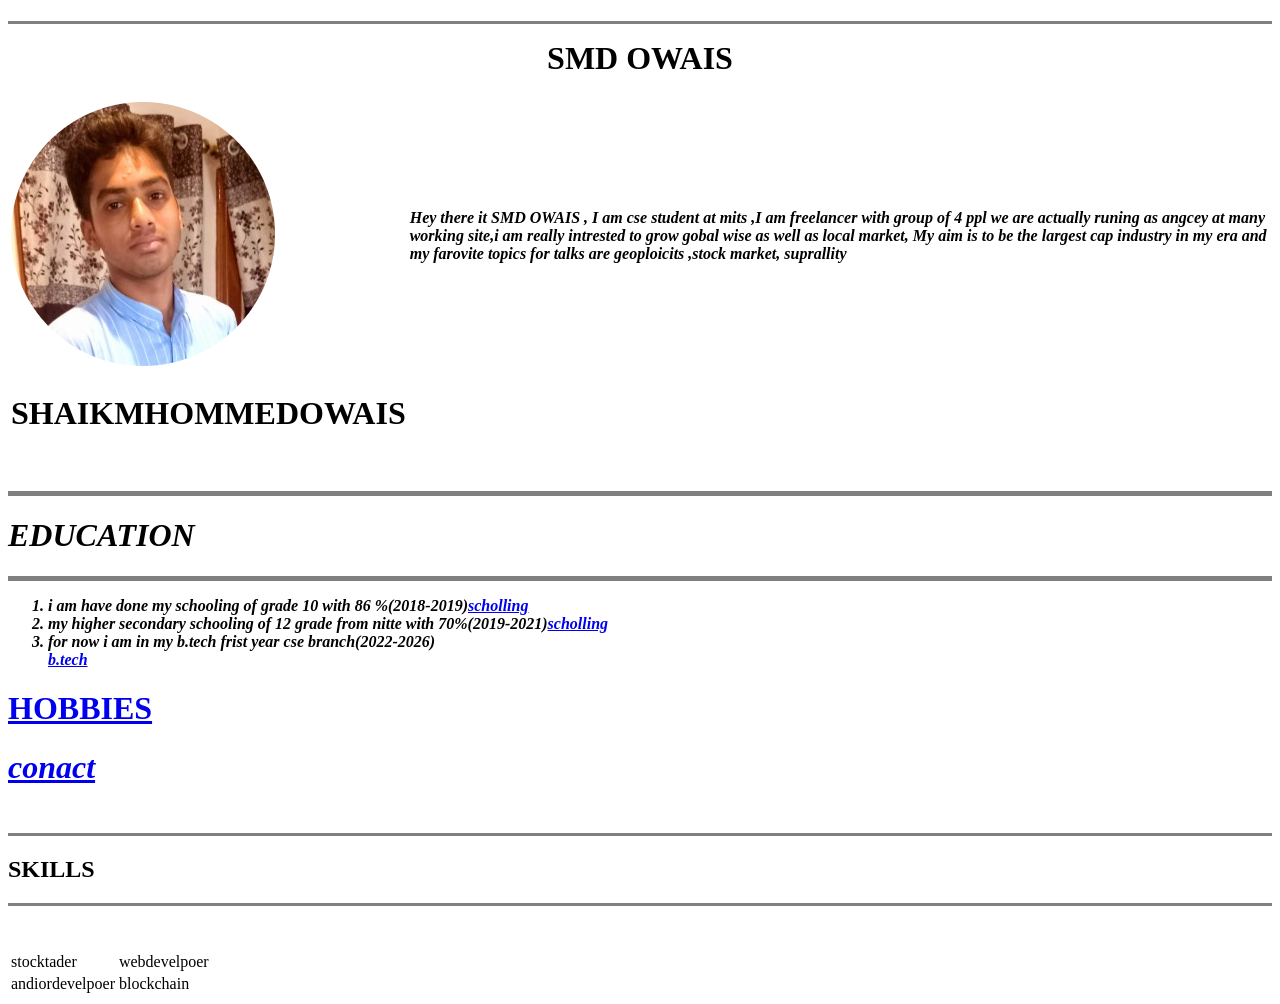
==== index.html @ f7c23c2e "add initial personal site" ====
<!DOCTYPE html>
<html lang="en">
<head><center><h1><hr size="3" noshade>SMD OWAIS</h1>
    <meta charset="UTF-8">
    <meta http-equiv="X-UA-Compatible" content="IE=edge">
    <meta name="viewport" content="width=device-width, initial-scale=1.0">
    <title>SMD PERSONAL SITE</title></center>
</head>
<body>
    <table>
        <tr>
        <td><img src="smd.png.png" alt="SMD"></td>
        <td><p><strong><i>Hey there it SMD OWAIS , I am cse student at mits ,I am freelancer with group of 4 ppl  we are actually runing as angcey at many working site,i am really intrested to grow gobal wise as well as local market, My aim is to be the largest cap industry in my era and my farovite topics for talks are  geoploicits ,stock market, suprallity </i></strong></p></td>
    </tr>
    <tr>
        <td>
            <h1><b><strong>SHAIKMHOMMEDOWAIS</b></strong></h1>
        </td>
    </tr>
    </table>       
        <br>
        <p><hr size="5" noshade><h1><em>EDUCATION</em></h1>
            <hr size="5" noshade>
        <strong><i><ol><li> i am have done my schooling of grade 10 with 86 %(2018-2019)<a href="https://www.facebook.com/pages/category/Local-business/Greenvalley-school-515879645246648/">scholling</a></li>
        <li>my higher secondary schooling of 12 grade from nitte with 70%(2019-2021)<a href="https://nis.ac.in/">scholling</a></li>
        <li>for now i am in my b.tech frist year cse branch(2022-2026)</li><a href="https://www.mits.ac.in/">b.tech</a></ol></i></strong></p>
        <p><h1><a href="hobbies.html">HOBBIES</a></h1>
            <h1><em><a href="conactme.html">conact</a></em></h1>
        </p><br>
        <hr size="3" noshade><strong><h2>SKILLS</h2></strong><hr size="3" noshade>
        <table>
            <tr>
                <td>stocktader<br></td>
                <br><td>webdevelpoer</td>
            </tr>
            <tr>
                <td>andiordevelpoer</td><br>
                <td>blockchain</td>
            </tr>
        </table>        
</body>
</html>
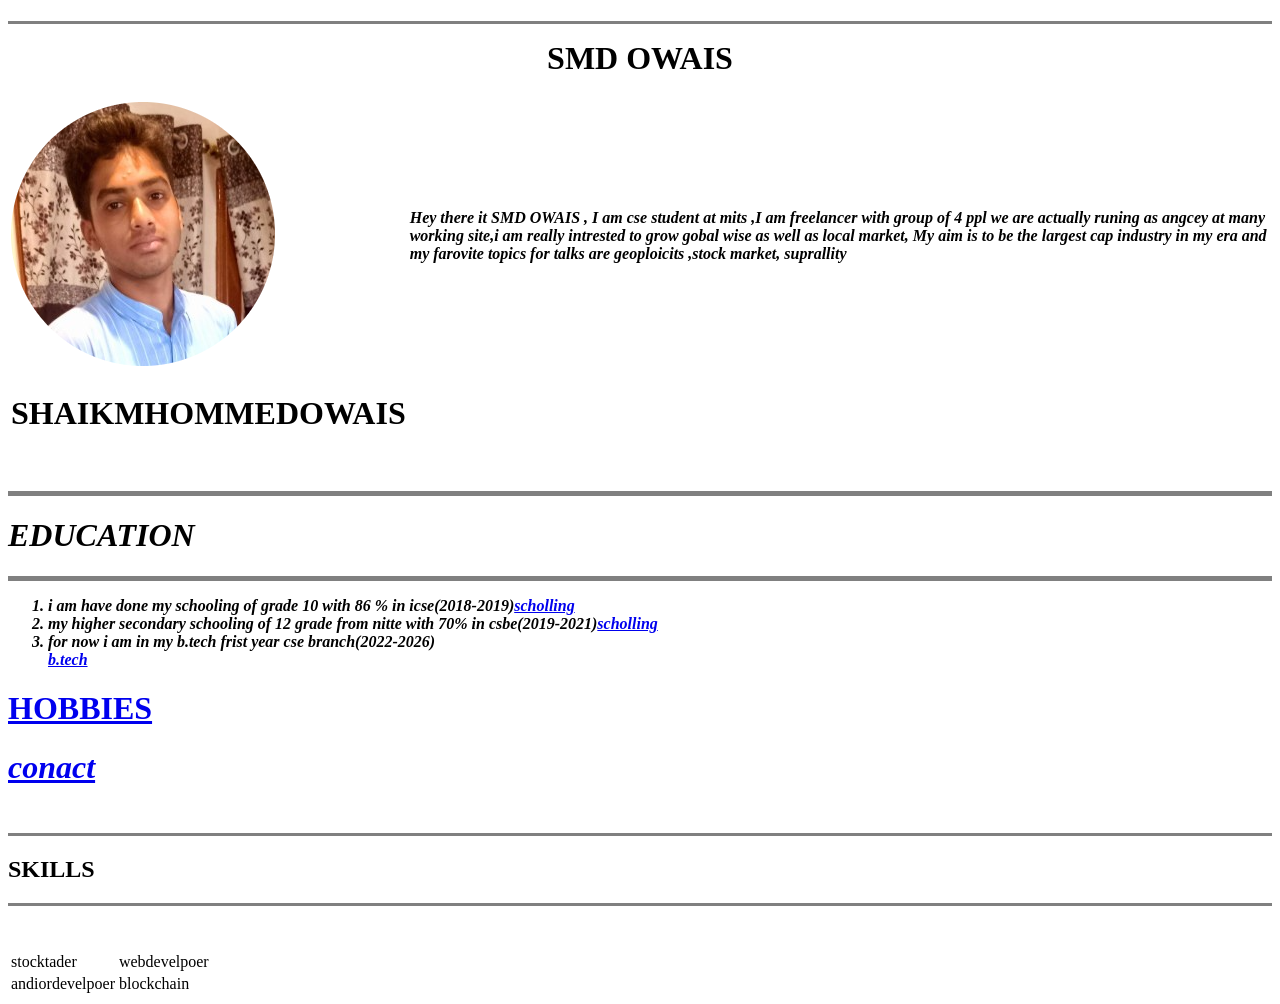
==== commit ee3a1be3: "Update index.html" ====
--- a/index.html
+++ b/index.html
@@ -21,8 +21,8 @@
         <br>
         <p><hr size="5" noshade><h1><em>EDUCATION</em></h1>
             <hr size="5" noshade>
-        <strong><i><ol><li> i am have done my schooling of grade 10 with 86 %(2018-2019)<a href="https://www.facebook.com/pages/category/Local-business/Greenvalley-school-515879645246648/">scholling</a></li>
-        <li>my higher secondary schooling of 12 grade from nitte with 70%(2019-2021)<a href="https://nis.ac.in/">scholling</a></li>
+        <strong><i><ol><li> i am have done my schooling of grade 10 with 86 % in icse(2018-2019)<a href="https://www.facebook.com/pages/category/Local-business/Greenvalley-school-515879645246648/">scholling</a></li>
+        <li>my higher secondary schooling of 12 grade from nitte with 70% in csbe(2019-2021)<a href="https://nis.ac.in/">scholling</a></li>
         <li>for now i am in my b.tech frist year cse branch(2022-2026)</li><a href="https://www.mits.ac.in/">b.tech</a></ol></i></strong></p>
         <p><h1><a href="hobbies.html">HOBBIES</a></h1>
             <h1><em><a href="conactme.html">conact</a></em></h1>
@@ -39,4 +39,4 @@
             </tr>
         </table>        
 </body>
-</html>+</html>
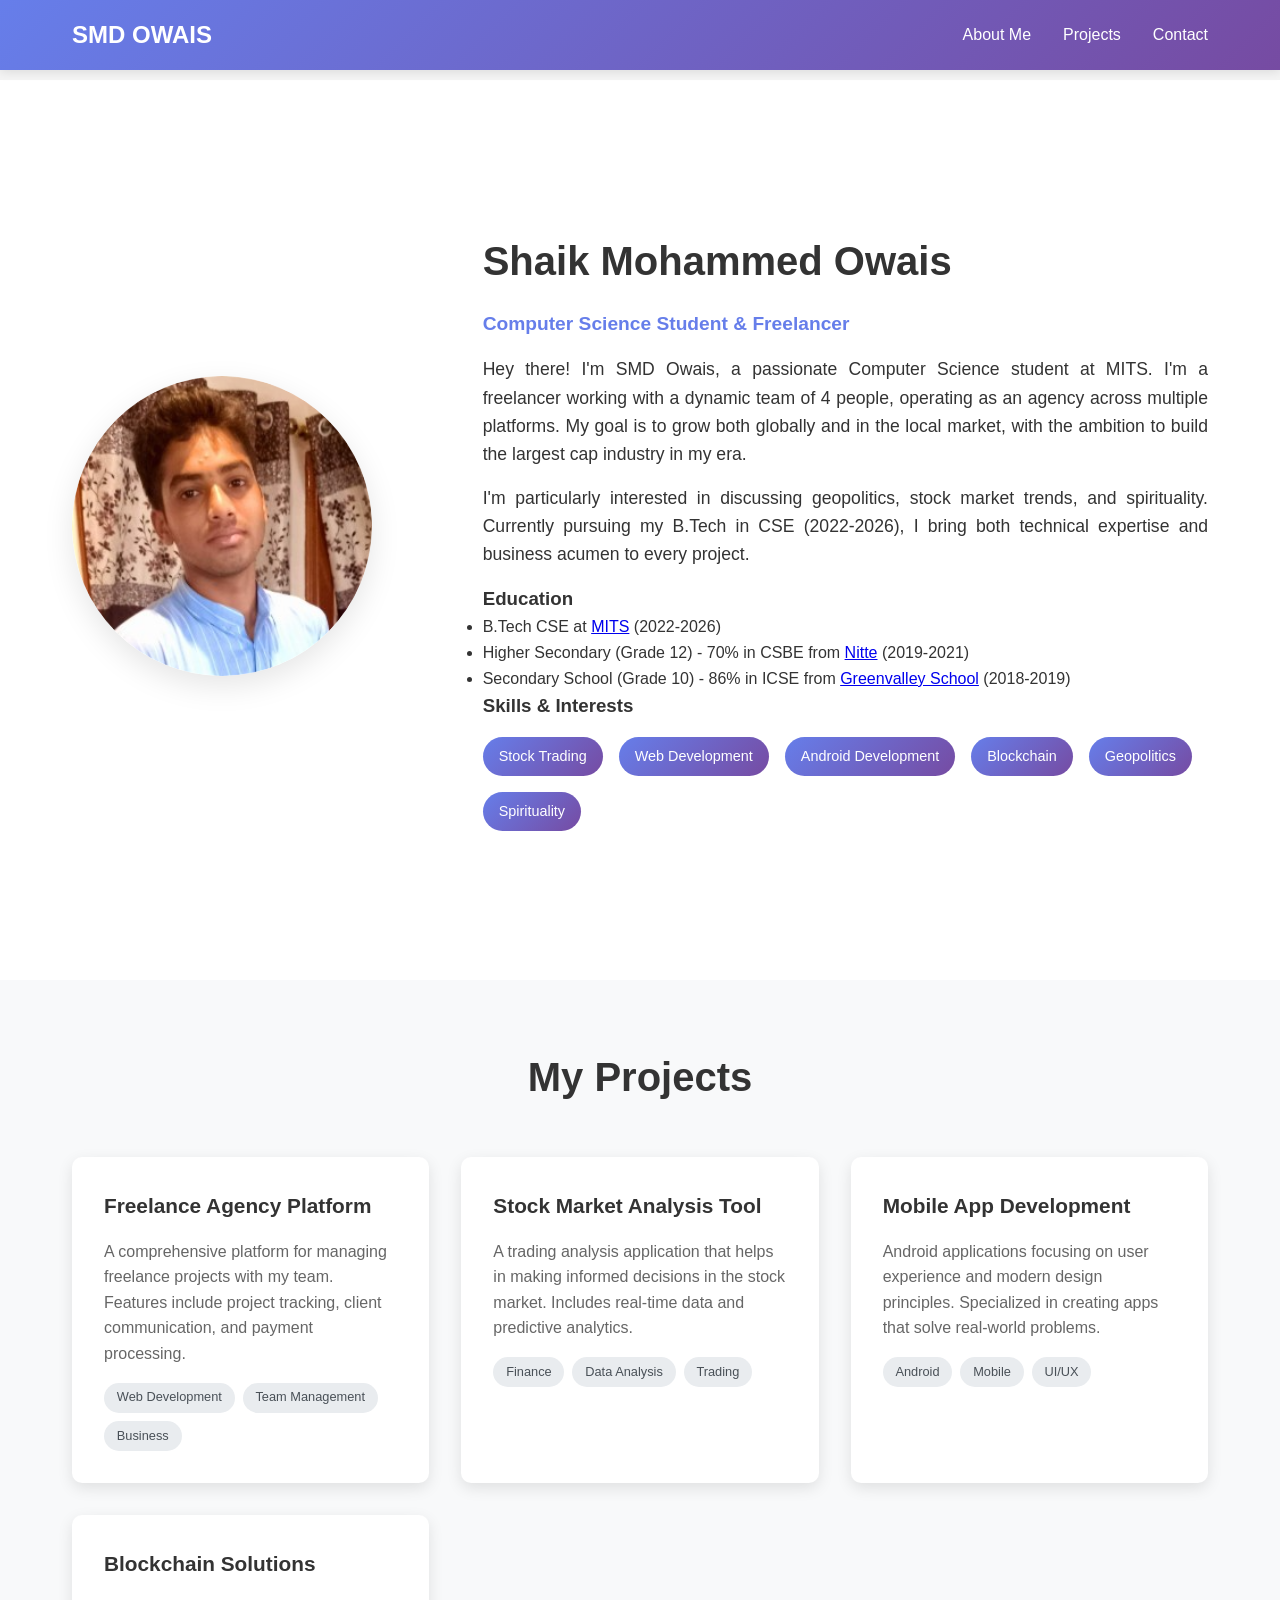
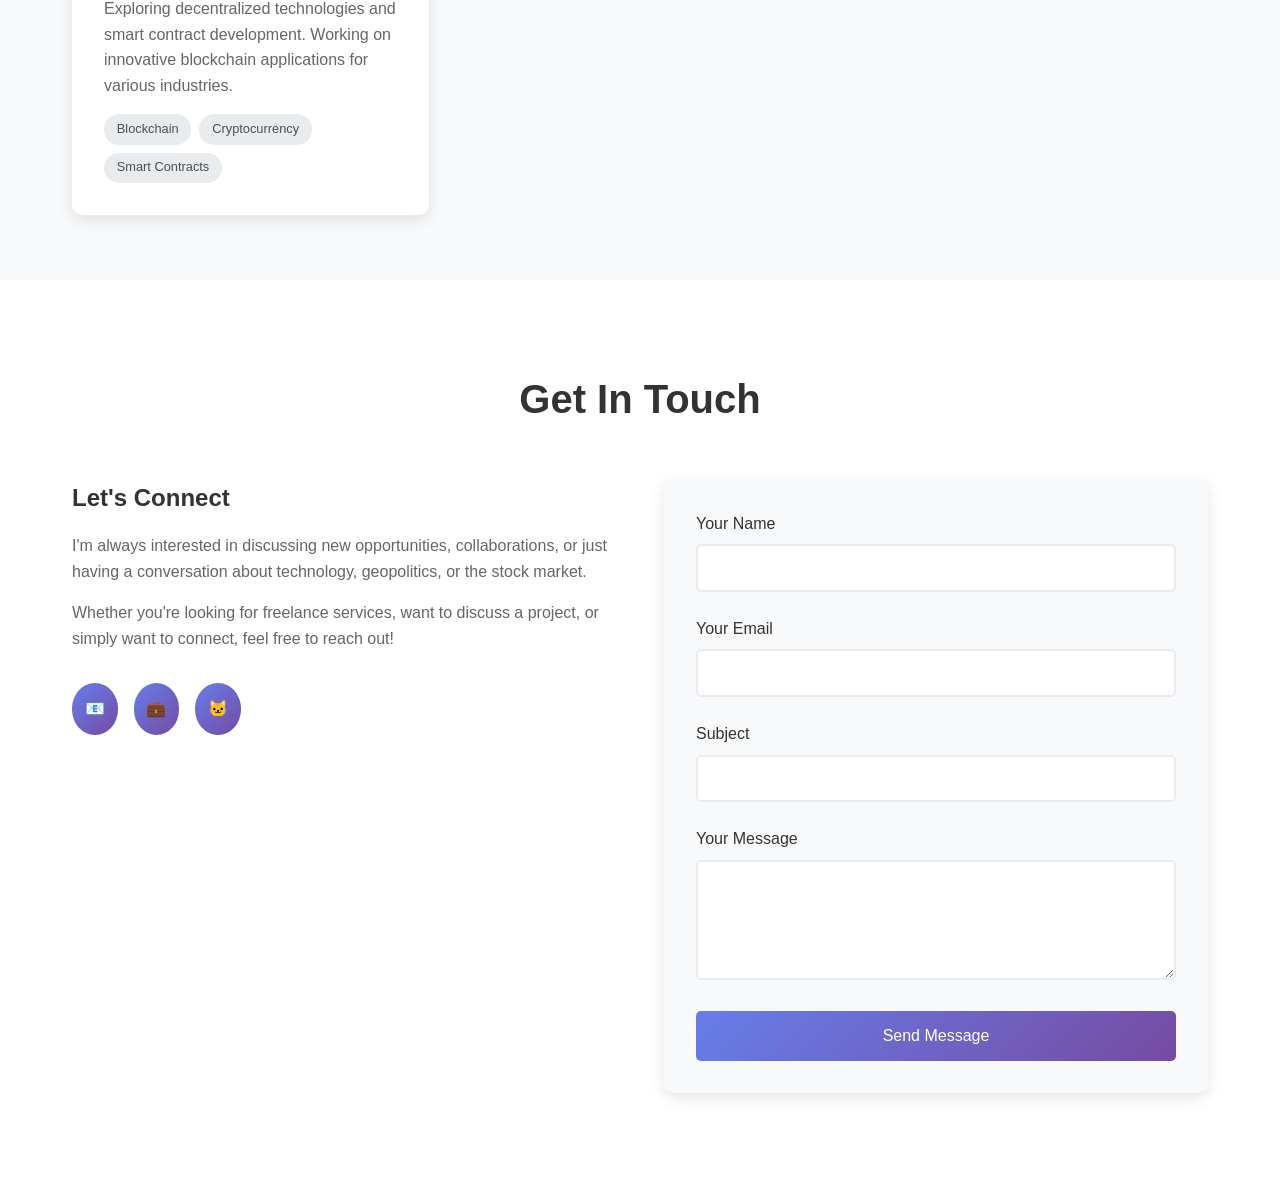
==== commit 579e8418: "Complete foundational structure for personal site with HTML, CSS, and JavaScript Co-authored-by: SMD" ====
--- a/index.html
+++ b/index.html
@@ -1,42 +1,193 @@
-<!DOCTYPE html>
-<html lang="en">
-<head><center><h1><hr size="3" noshade>SMD OWAIS</h1>
-    <meta charset="UTF-8">
-    <meta http-equiv="X-UA-Compatible" content="IE=edge">
-    <meta name="viewport" content="width=device-width, initial-scale=1.0">
-    <title>SMD PERSONAL SITE</title></center>
-</head>
-<body>
-    <table>
-        <tr>
-        <td><img src="smd.png.png" alt="SMD"></td>
-        <td><p><strong><i>Hey there it SMD OWAIS , I am cse student at mits ,I am freelancer with group of 4 ppl  we are actually runing as angcey at many working site,i am really intrested to grow gobal wise as well as local market, My aim is to be the largest cap industry in my era and my farovite topics for talks are  geoploicits ,stock market, suprallity </i></strong></p></td>
-    </tr>
-    <tr>
-        <td>
-            <h1><b><strong>SHAIKMHOMMEDOWAIS</b></strong></h1>
-        </td>
-    </tr>
-    </table>       
-        <br>
-        <p><hr size="5" noshade><h1><em>EDUCATION</em></h1>
-            <hr size="5" noshade>
-        <strong><i><ol><li> i am have done my schooling of grade 10 with 86 % in icse(2018-2019)<a href="https://www.facebook.com/pages/category/Local-business/Greenvalley-school-515879645246648/">scholling</a></li>
-        <li>my higher secondary schooling of 12 grade from nitte with 70% in csbe(2019-2021)<a href="https://nis.ac.in/">scholling</a></li>
-        <li>for now i am in my b.tech frist year cse branch(2022-2026)</li><a href="https://www.mits.ac.in/">b.tech</a></ol></i></strong></p>
-        <p><h1><a href="hobbies.html">HOBBIES</a></h1>
-            <h1><em><a href="conactme.html">conact</a></em></h1>
-        </p><br>
-        <hr size="3" noshade><strong><h2>SKILLS</h2></strong><hr size="3" noshade>
-        <table>
-            <tr>
-                <td>stocktader<br></td>
-                <br><td>webdevelpoer</td>
-            </tr>
-            <tr>
-                <td>andiordevelpoer</td><br>
-                <td>blockchain</td>
-            </tr>
-        </table>        
-</body>
+<!DOCTYPE html>
+<html lang="en">
+<head>
+    <meta charset="UTF-8">
+    <meta http-equiv="X-UA-Compatible" content="IE=edge">
+    <meta name="viewport" content="width=device-width, initial-scale=1.0">
+    <title>SMD Owais - Personal Portfolio</title>
+    <link rel="stylesheet" href="styles.css">
+</head>
+<body>
+    <!-- Navigation Bar -->
+    <nav class="navbar">
+        <div class="nav-container">
+            <a href="#about" class="logo">SMD OWAIS</a>
+            <ul class="nav-menu">
+                <li><a href="#about" class="nav-link" data-target="about">About Me</a></li>
+                <li><a href="#projects" class="nav-link" data-target="projects">Projects</a></li>
+                <li><a href="#contact" class="nav-link" data-target="contact">Contact</a></li>
+            </ul>
+        </div>
+    </nav>
+
+    <main>
+        <!-- About Me Section -->
+        <section id="about" class="section about">
+            <div class="container">
+                <div class="about-content fade-in">
+                    <div class="about-image">
+                        <img src="smd.png.png" alt="SMD Owais" class="profile-image">
+                    </div>
+                    <div class="about-text">
+                        <h1>Shaik Mohammed Owais</h1>
+                        <h2>Computer Science Student & Freelancer</h2>
+                        <p>
+                            Hey there! I'm SMD Owais, a passionate Computer Science student at MITS. 
+                            I'm a freelancer working with a dynamic team of 4 people, operating as an 
+                            agency across multiple platforms. My goal is to grow both globally and in 
+                            the local market, with the ambition to build the largest cap industry in my era.
+                        </p>
+                        <p>
+                            I'm particularly interested in discussing geopolitics, stock market trends, 
+                            and spirituality. Currently pursuing my B.Tech in CSE (2022-2026), I bring 
+                            both technical expertise and business acumen to every project.
+                        </p>
+                        
+                        <h3>Education</h3>
+                        <ul>
+                            <li>B.Tech CSE at <a href="https://www.mits.ac.in/" target="_blank">MITS</a> (2022-2026)</li>
+                            <li>Higher Secondary (Grade 12) - 70% in CSBE from <a href="https://nis.ac.in/" target="_blank">Nitte</a> (2019-2021)</li>
+                            <li>Secondary School (Grade 10) - 86% in ICSE from <a href="https://www.facebook.com/pages/category/Local-business/Greenvalley-school-515879645246648/" target="_blank">Greenvalley School</a> (2018-2019)</li>
+                        </ul>
+                        
+                        <h3>Skills & Interests</h3>
+                        <div class="skills-list">
+                            <span class="skill-tag">Stock Trading</span>
+                            <span class="skill-tag">Web Development</span>
+                            <span class="skill-tag">Android Development</span>
+                            <span class="skill-tag">Blockchain</span>
+                            <span class="skill-tag">Geopolitics</span>
+                            <span class="skill-tag">Spirituality</span>
+                        </div>
+                    </div>
+                </div>
+            </div>
+        </section>
+
+        <!-- Projects Section -->
+        <section id="projects" class="section projects">
+            <div class="container">
+                <h2 class="section-title fade-in">My Projects</h2>
+                <div class="projects-grid">
+                    <div class="project-card fade-in">
+                        <h3>Freelance Agency Platform</h3>
+                        <p>
+                            A comprehensive platform for managing freelance projects with my team. 
+                            Features include project tracking, client communication, and payment processing.
+                        </p>
+                        <div class="project-tags">
+                            <span class="project-tag">Web Development</span>
+                            <span class="project-tag">Team Management</span>
+                            <span class="project-tag">Business</span>
+                        </div>
+                    </div>
+                    
+                    <div class="project-card fade-in">
+                        <h3>Stock Market Analysis Tool</h3>
+                        <p>
+                            A trading analysis application that helps in making informed decisions 
+                            in the stock market. Includes real-time data and predictive analytics.
+                        </p>
+                        <div class="project-tags">
+                            <span class="project-tag">Finance</span>
+                            <span class="project-tag">Data Analysis</span>
+                            <span class="project-tag">Trading</span>
+                        </div>
+                    </div>
+                    
+                    <div class="project-card fade-in">
+                        <h3>Mobile App Development</h3>
+                        <p>
+                            Android applications focusing on user experience and modern design principles. 
+                            Specialized in creating apps that solve real-world problems.
+                        </p>
+                        <div class="project-tags">
+                            <span class="project-tag">Android</span>
+                            <span class="project-tag">Mobile</span>
+                            <span class="project-tag">UI/UX</span>
+                        </div>
+                    </div>
+                    
+                    <div class="project-card fade-in">
+                        <h3>Blockchain Solutions</h3>
+                        <p>
+                            Exploring decentralized technologies and smart contract development. 
+                            Working on innovative blockchain applications for various industries.
+                        </p>
+                        <div class="project-tags">
+                            <span class="project-tag">Blockchain</span>
+                            <span class="project-tag">Cryptocurrency</span>
+                            <span class="project-tag">Smart Contracts</span>
+                        </div>
+                    </div>
+                </div>
+            </div>
+        </section>
+
+        <!-- Contact Section -->
+        <section id="contact" class="section contact">
+            <div class="container">
+                <h2 class="section-title fade-in">Get In Touch</h2>
+                <div class="contact-content">
+                    <div class="contact-info fade-in">
+                        <h3>Let's Connect</h3>
+                        <p>
+                            I'm always interested in discussing new opportunities, collaborations, 
+                            or just having a conversation about technology, geopolitics, or the stock market.
+                        </p>
+                        <p>
+                            Whether you're looking for freelance services, want to discuss a project, 
+                            or simply want to connect, feel free to reach out!
+                        </p>
+                        
+                        <div class="social-links">
+                            <a href="mailto:owaissmd33@gmail.com" class="social-link" title="Email">
+                                📧
+                            </a>
+                            <a href="https://www.linkedin.com/in/smd-owais-7703b7245" class="social-link" title="LinkedIn" target="_blank">
+                                💼
+                            </a>
+                            <a href="https://github.com/SMD111-git" class="social-link" title="GitHub" target="_blank">
+                                🐱
+                            </a>
+                        </div>
+                    </div>
+                    
+                    <div class="contact-form fade-in">
+                        <form id="contactForm">
+                            <div class="form-group">
+                                <label for="name">Your Name</label>
+                                <input type="text" id="name" name="name" required>
+                                <div class="error-message"></div>
+                            </div>
+                            
+                            <div class="form-group">
+                                <label for="email">Your Email</label>
+                                <input type="email" id="email" name="email" required>
+                                <div class="error-message"></div>
+                            </div>
+                            
+                            <div class="form-group">
+                                <label for="subject">Subject</label>
+                                <input type="text" id="subject" name="subject" required>
+                                <div class="error-message"></div>
+                            </div>
+                            
+                            <div class="form-group">
+                                <label for="message">Your Message</label>
+                                <textarea id="message" name="message" required></textarea>
+                                <div class="error-message"></div>
+                            </div>
+                            
+                            <button type="submit" id="submitBtn" class="submit-btn">Send Message</button>
+                        </form>
+                    </div>
+                </div>
+            </div>
+        </section>
+    </main>
+
+    <!-- JavaScript -->
+    <script src="script.js"></script>
+</body>
 </html>
--- a/styles.css
+++ b/styles.css
@@ -0,0 +1,387 @@
+/* Personal Site - Modern CSS Styling */
+
+/* Reset and base styles */
+* {
+    margin: 0;
+    padding: 0;
+    box-sizing: border-box;
+}
+
+body {
+    font-family: 'Segoe UI', Tahoma, Geneva, Verdana, sans-serif;
+    line-height: 1.6;
+    color: #333;
+    background-color: #f4f4f4;
+}
+
+/* Navigation styles */
+.navbar {
+    background: linear-gradient(135deg, #667eea 0%, #764ba2 100%);
+    padding: 1rem 0;
+    position: fixed;
+    top: 0;
+    width: 100%;
+    z-index: 1000;
+    box-shadow: 0 2px 10px rgba(0, 0, 0, 0.1);
+}
+
+.nav-container {
+    max-width: 1200px;
+    margin: 0 auto;
+    padding: 0 2rem;
+    display: flex;
+    justify-content: space-between;
+    align-items: center;
+}
+
+.logo {
+    color: white;
+    font-size: 1.5rem;
+    font-weight: bold;
+    text-decoration: none;
+}
+
+.nav-menu {
+    display: flex;
+    list-style: none;
+    gap: 2rem;
+}
+
+.nav-link {
+    color: white;
+    text-decoration: none;
+    font-weight: 500;
+    transition: color 0.3s ease;
+    cursor: pointer;
+}
+
+.nav-link:hover {
+    color: #ffd700;
+}
+
+/* Main content styles */
+main {
+    margin-top: 80px; /* Account for fixed navbar */
+}
+
+.section {
+    padding: 4rem 0;
+    min-height: 100vh;
+    display: flex;
+    align-items: center;
+}
+
+.container {
+    max-width: 1200px;
+    margin: 0 auto;
+    padding: 0 2rem;
+}
+
+/* About Me section */
+.about {
+    background: white;
+}
+
+.about-content {
+    display: grid;
+    grid-template-columns: 1fr 2fr;
+    gap: 3rem;
+    align-items: center;
+}
+
+.profile-image {
+    width: 100%;
+    max-width: 300px;
+    border-radius: 50%;
+    box-shadow: 0 10px 30px rgba(0, 0, 0, 0.1);
+}
+
+.about-text h1 {
+    font-size: 2.5rem;
+    margin-bottom: 1rem;
+    color: #333;
+}
+
+.about-text h2 {
+    font-size: 1.2rem;
+    color: #667eea;
+    margin-bottom: 1rem;
+}
+
+.about-text p {
+    font-size: 1.1rem;
+    margin-bottom: 1rem;
+    text-align: justify;
+}
+
+.skills-list {
+    display: flex;
+    flex-wrap: wrap;
+    gap: 1rem;
+    margin-top: 1rem;
+}
+
+.skill-tag {
+    background: linear-gradient(135deg, #667eea 0%, #764ba2 100%);
+    color: white;
+    padding: 0.5rem 1rem;
+    border-radius: 25px;
+    font-size: 0.9rem;
+    font-weight: 500;
+}
+
+/* Projects section */
+.projects {
+    background: #f8f9fa;
+}
+
+.section-title {
+    text-align: center;
+    font-size: 2.5rem;
+    margin-bottom: 3rem;
+    color: #333;
+}
+
+.projects-grid {
+    display: grid;
+    grid-template-columns: repeat(auto-fit, minmax(300px, 1fr));
+    gap: 2rem;
+    margin-top: 2rem;
+}
+
+.project-card {
+    background: white;
+    border-radius: 10px;
+    padding: 2rem;
+    box-shadow: 0 5px 15px rgba(0, 0, 0, 0.1);
+    transition: transform 0.3s ease, box-shadow 0.3s ease;
+}
+
+.project-card:hover {
+    transform: translateY(-5px);
+    box-shadow: 0 10px 25px rgba(0, 0, 0, 0.15);
+}
+
+.project-card h3 {
+    font-size: 1.3rem;
+    margin-bottom: 1rem;
+    color: #333;
+}
+
+.project-card p {
+    color: #666;
+    margin-bottom: 1rem;
+}
+
+.project-tags {
+    display: flex;
+    flex-wrap: wrap;
+    gap: 0.5rem;
+    margin-top: 1rem;
+}
+
+.project-tag {
+    background: #e9ecef;
+    color: #495057;
+    padding: 0.3rem 0.8rem;
+    border-radius: 15px;
+    font-size: 0.8rem;
+}
+
+/* Contact section */
+.contact {
+    background: white;
+}
+
+.contact-content {
+    display: grid;
+    grid-template-columns: 1fr 1fr;
+    gap: 3rem;
+}
+
+.contact-info h3 {
+    font-size: 1.5rem;
+    margin-bottom: 1rem;
+    color: #333;
+}
+
+.contact-info p {
+    margin-bottom: 1rem;
+    color: #666;
+}
+
+.social-links {
+    display: flex;
+    gap: 1rem;
+    margin-top: 2rem;
+}
+
+.social-link {
+    display: inline-block;
+    padding: 0.8rem;
+    background: linear-gradient(135deg, #667eea 0%, #764ba2 100%);
+    color: white;
+    border-radius: 50%;
+    text-decoration: none;
+    transition: transform 0.3s ease;
+}
+
+.social-link:hover {
+    transform: scale(1.1);
+}
+
+/* Contact form styles */
+.contact-form {
+    background: #f8f9fa;
+    padding: 2rem;
+    border-radius: 10px;
+    box-shadow: 0 5px 15px rgba(0, 0, 0, 0.1);
+}
+
+.form-group {
+    margin-bottom: 1.5rem;
+}
+
+.form-group label {
+    display: block;
+    margin-bottom: 0.5rem;
+    font-weight: 500;
+    color: #333;
+}
+
+.form-group input,
+.form-group textarea {
+    width: 100%;
+    padding: 0.8rem;
+    border: 2px solid #e9ecef;
+    border-radius: 5px;
+    font-size: 1rem;
+    transition: border-color 0.3s ease;
+}
+
+.form-group input:focus,
+.form-group textarea:focus {
+    outline: none;
+    border-color: #667eea;
+}
+
+.form-group textarea {
+    resize: vertical;
+    min-height: 120px;
+}
+
+.submit-btn {
+    background: linear-gradient(135deg, #667eea 0%, #764ba2 100%);
+    color: white;
+    padding: 1rem 2rem;
+    border: none;
+    border-radius: 5px;
+    font-size: 1rem;
+    font-weight: 500;
+    cursor: pointer;
+    transition: transform 0.3s ease;
+    width: 100%;
+}
+
+.submit-btn:hover {
+    transform: translateY(-2px);
+}
+
+/* Error message styles */
+.error-message {
+    color: #dc3545;
+    font-size: 0.9rem;
+    margin-top: 0.5rem;
+    display: none;
+}
+
+.form-group.error input,
+.form-group.error textarea {
+    border-color: #dc3545;
+}
+
+.form-group.error .error-message {
+    display: block;
+}
+
+/* Success message */
+.success-message {
+    background: #d4edda;
+    color: #155724;
+    padding: 1rem;
+    border-radius: 5px;
+    margin-bottom: 1rem;
+    display: none;
+}
+
+/* Responsive design */
+@media (max-width: 768px) {
+    .nav-container {
+        flex-direction: column;
+        gap: 1rem;
+    }
+    
+    .nav-menu {
+        gap: 1rem;
+    }
+    
+    .about-content {
+        grid-template-columns: 1fr;
+        text-align: center;
+    }
+    
+    .contact-content {
+        grid-template-columns: 1fr;
+    }
+    
+    .about-text h1 {
+        font-size: 2rem;
+    }
+    
+    .section-title {
+        font-size: 2rem;
+    }
+    
+    .projects-grid {
+        grid-template-columns: 1fr;
+    }
+    
+    .container {
+        padding: 0 1rem;
+    }
+}
+
+@media (max-width: 480px) {
+    .about-text h1 {
+        font-size: 1.8rem;
+    }
+    
+    .section-title {
+        font-size: 1.8rem;
+    }
+    
+    .skills-list {
+        justify-content: center;
+    }
+    
+    .social-links {
+        justify-content: center;
+    }
+}
+
+/* Smooth scrolling */
+html {
+    scroll-behavior: smooth;
+}
+
+/* Loading animation */
+.fade-in {
+    opacity: 0;
+    transform: translateY(30px);
+    transition: opacity 0.6s ease, transform 0.6s ease;
+}
+
+.fade-in.visible {
+    opacity: 1;
+    transform: translateY(0);
+}
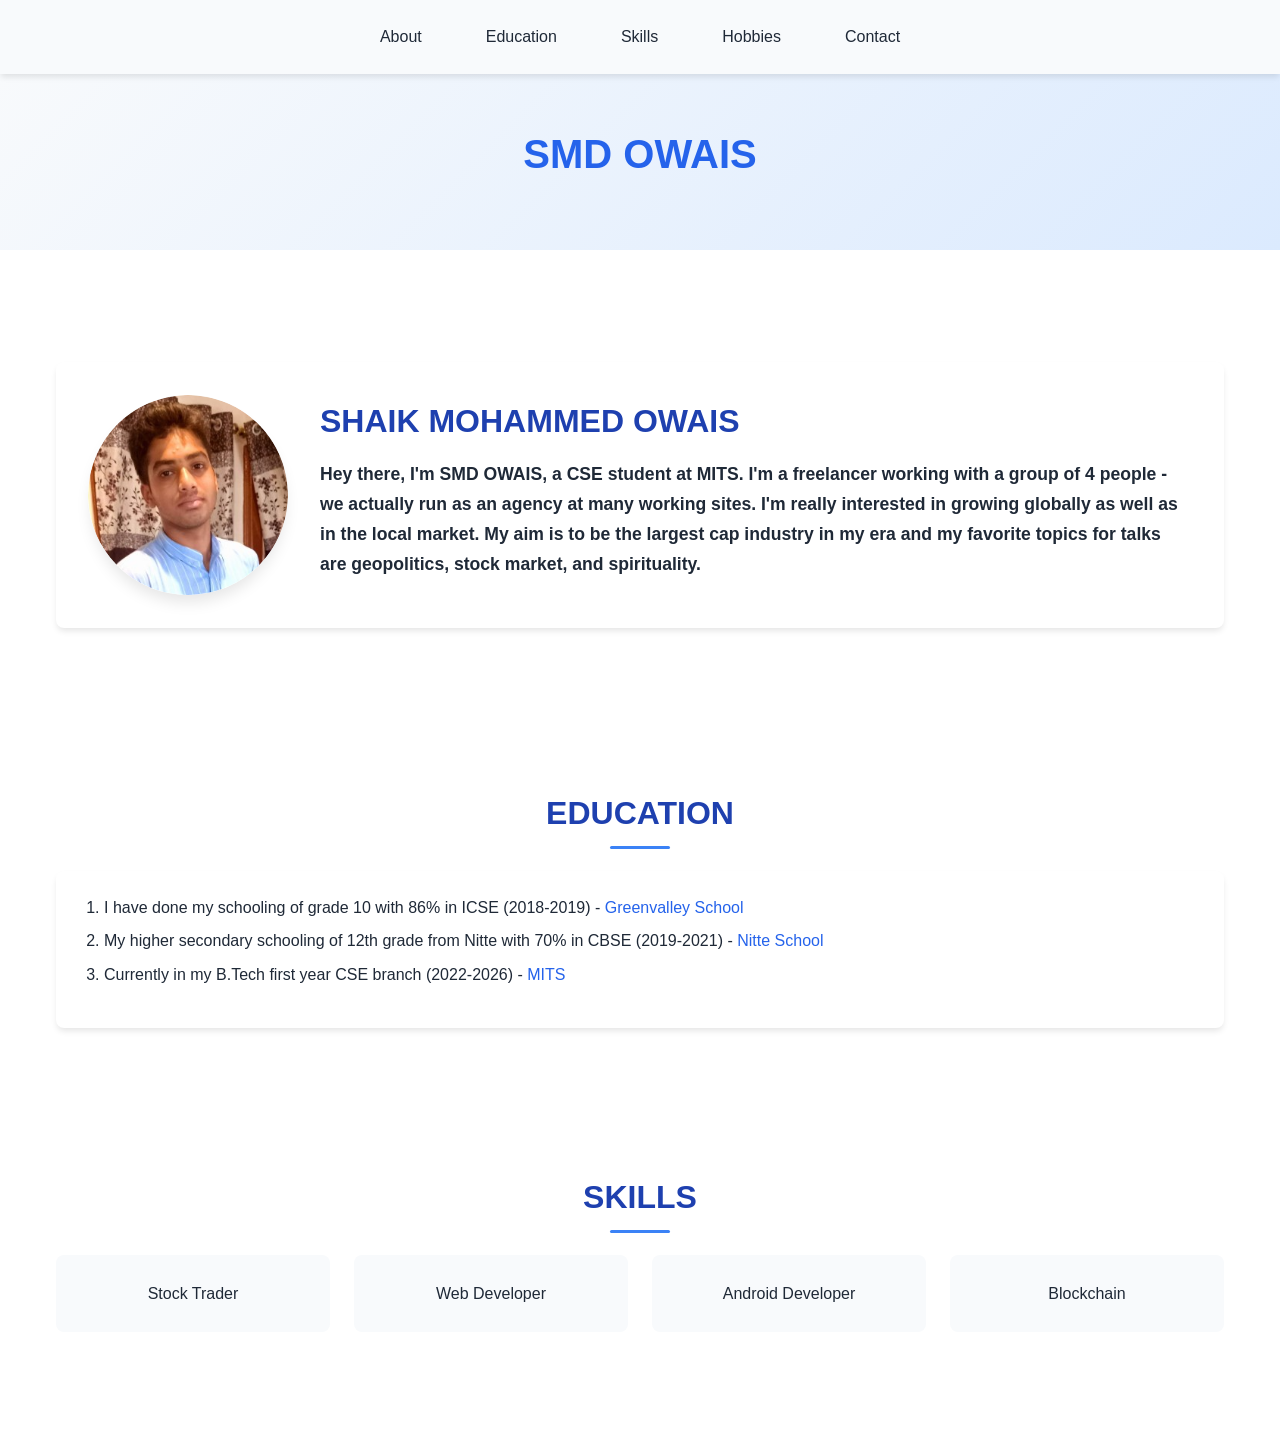
==== commit f6c32582: "Complete website enhancement with modern CSS styling and JavaScript interactivity Co-authored-by: SM" ====
--- a/index.html
+++ b/index.html
@@ -4,190 +4,66 @@
     <meta charset="UTF-8">
     <meta http-equiv="X-UA-Compatible" content="IE=edge">
     <meta name="viewport" content="width=device-width, initial-scale=1.0">
-    <title>SMD Owais - Personal Portfolio</title>
-    <link rel="stylesheet" href="styles.css">
-</head>
+    <title>SMD OWAIS - Personal Site</title>
+    <link rel="stylesheet" href="style.css">
+</head>
 <body>
-    <!-- Navigation Bar -->
-    <nav class="navbar">
-        <div class="nav-container">
-            <a href="#about" class="logo">SMD OWAIS</a>
-            <ul class="nav-menu">
-                <li><a href="#about" class="nav-link" data-target="about">About Me</a></li>
-                <li><a href="#projects" class="nav-link" data-target="projects">Projects</a></li>
-                <li><a href="#contact" class="nav-link" data-target="contact">Contact</a></li>
-            </ul>
+    <!-- Navigation -->
+    <nav class="nav-container">
+        <div class="container">
+            <div class="nav-links">
+                <a href="#about">About</a>
+                <a href="#education">Education</a>
+                <a href="#skills">Skills</a>
+                <a href="hobbies.html">Hobbies</a>
+                <a href="conactme.html">Contact</a>
+            </div>
         </div>
     </nav>
 
-    <main>
-        <!-- About Me Section -->
-        <section id="about" class="section about">
-            <div class="container">
-                <div class="about-content fade-in">
-                    <div class="about-image">
-                        <img src="smd.png.png" alt="SMD Owais" class="profile-image">
-                    </div>
-                    <div class="about-text">
-                        <h1>Shaik Mohammed Owais</h1>
-                        <h2>Computer Science Student & Freelancer</h2>
-                        <p>
-                            Hey there! I'm SMD Owais, a passionate Computer Science student at MITS. 
-                            I'm a freelancer working with a dynamic team of 4 people, operating as an 
-                            agency across multiple platforms. My goal is to grow both globally and in 
-                            the local market, with the ambition to build the largest cap industry in my era.
-                        </p>
-                        <p>
-                            I'm particularly interested in discussing geopolitics, stock market trends, 
-                            and spirituality. Currently pursuing my B.Tech in CSE (2022-2026), I bring 
-                            both technical expertise and business acumen to every project.
-                        </p>
-                        
-                        <h3>Education</h3>
-                        <ul>
-                            <li>B.Tech CSE at <a href="https://www.mits.ac.in/" target="_blank">MITS</a> (2022-2026)</li>
-                            <li>Higher Secondary (Grade 12) - 70% in CSBE from <a href="https://nis.ac.in/" target="_blank">Nitte</a> (2019-2021)</li>
-                            <li>Secondary School (Grade 10) - 86% in ICSE from <a href="https://www.facebook.com/pages/category/Local-business/Greenvalley-school-515879645246648/" target="_blank">Greenvalley School</a> (2018-2019)</li>
-                        </ul>
-                        
-                        <h3>Skills & Interests</h3>
-                        <div class="skills-list">
-                            <span class="skill-tag">Stock Trading</span>
-                            <span class="skill-tag">Web Development</span>
-                            <span class="skill-tag">Android Development</span>
-                            <span class="skill-tag">Blockchain</span>
-                            <span class="skill-tag">Geopolitics</span>
-                            <span class="skill-tag">Spirituality</span>
-                        </div>
-                    </div>
+    <!-- Header -->
+    <header class="header">
+        <div class="container">
+            <h1>SMD OWAIS</h1>
+        </div>
+    </header>
+
+    <div class="container">
+        <!-- About Section -->
+        <section id="about" class="section">
+            <div class="profile-section">
+                <img src="smd.png.png" alt="SMD OWAIS" class="profile-image">
+                <div class="profile-text">
+                    <h2>SHAIK MOHAMMED OWAIS</h2>
+                    <p><strong>Hey there, I'm SMD OWAIS, a CSE student at MITS. I'm a freelancer working with a group of 4 people - we actually run as an agency at many working sites. I'm really interested in growing globally as well as in the local market. My aim is to be the largest cap industry in my era and my favorite topics for talks are geopolitics, stock market, and spirituality.</strong></p>
                 </div>
             </div>
         </section>
 
-        <!-- Projects Section -->
-        <section id="projects" class="section projects">
-            <div class="container">
-                <h2 class="section-title fade-in">My Projects</h2>
-                <div class="projects-grid">
-                    <div class="project-card fade-in">
-                        <h3>Freelance Agency Platform</h3>
-                        <p>
-                            A comprehensive platform for managing freelance projects with my team. 
-                            Features include project tracking, client communication, and payment processing.
-                        </p>
-                        <div class="project-tags">
-                            <span class="project-tag">Web Development</span>
-                            <span class="project-tag">Team Management</span>
-                            <span class="project-tag">Business</span>
-                        </div>
-                    </div>
-                    
-                    <div class="project-card fade-in">
-                        <h3>Stock Market Analysis Tool</h3>
-                        <p>
-                            A trading analysis application that helps in making informed decisions 
-                            in the stock market. Includes real-time data and predictive analytics.
-                        </p>
-                        <div class="project-tags">
-                            <span class="project-tag">Finance</span>
-                            <span class="project-tag">Data Analysis</span>
-                            <span class="project-tag">Trading</span>
-                        </div>
-                    </div>
-                    
-                    <div class="project-card fade-in">
-                        <h3>Mobile App Development</h3>
-                        <p>
-                            Android applications focusing on user experience and modern design principles. 
-                            Specialized in creating apps that solve real-world problems.
-                        </p>
-                        <div class="project-tags">
-                            <span class="project-tag">Android</span>
-                            <span class="project-tag">Mobile</span>
-                            <span class="project-tag">UI/UX</span>
-                        </div>
-                    </div>
-                    
-                    <div class="project-card fade-in">
-                        <h3>Blockchain Solutions</h3>
-                        <p>
-                            Exploring decentralized technologies and smart contract development. 
-                            Working on innovative blockchain applications for various industries.
-                        </p>
-                        <div class="project-tags">
-                            <span class="project-tag">Blockchain</span>
-                            <span class="project-tag">Cryptocurrency</span>
-                            <span class="project-tag">Smart Contracts</span>
-                        </div>
-                    </div>
-                </div>
+        <!-- Education Section -->
+        <section id="education" class="section">
+            <h2 class="section-title">EDUCATION</h2>
+            <div class="card">
+                <ol>
+                    <li>I have done my schooling of grade 10 with 86% in ICSE (2018-2019) - <a href="https://www.facebook.com/pages/category/Local-business/Greenvalley-school-515879645246648/">Greenvalley School</a></li>
+                    <li>My higher secondary schooling of 12th grade from Nitte with 70% in CBSE (2019-2021) - <a href="https://nis.ac.in/">Nitte School</a></li>
+                    <li>Currently in my B.Tech first year CSE branch (2022-2026) - <a href="https://www.mits.ac.in/">MITS</a></li>
+                </ol>
             </div>
         </section>
 
-        <!-- Contact Section -->
-        <section id="contact" class="section contact">
-            <div class="container">
-                <h2 class="section-title fade-in">Get In Touch</h2>
-                <div class="contact-content">
-                    <div class="contact-info fade-in">
-                        <h3>Let's Connect</h3>
-                        <p>
-                            I'm always interested in discussing new opportunities, collaborations, 
-                            or just having a conversation about technology, geopolitics, or the stock market.
-                        </p>
-                        <p>
-                            Whether you're looking for freelance services, want to discuss a project, 
-                            or simply want to connect, feel free to reach out!
-                        </p>
-                        
-                        <div class="social-links">
-                            <a href="mailto:owaissmd33@gmail.com" class="social-link" title="Email">
-                                📧
-                            </a>
-                            <a href="https://www.linkedin.com/in/smd-owais-7703b7245" class="social-link" title="LinkedIn" target="_blank">
-                                💼
-                            </a>
-                            <a href="https://github.com/SMD111-git" class="social-link" title="GitHub" target="_blank">
-                                🐱
-                            </a>
-                        </div>
-                    </div>
-                    
-                    <div class="contact-form fade-in">
-                        <form id="contactForm">
-                            <div class="form-group">
-                                <label for="name">Your Name</label>
-                                <input type="text" id="name" name="name" required>
-                                <div class="error-message"></div>
-                            </div>
-                            
-                            <div class="form-group">
-                                <label for="email">Your Email</label>
-                                <input type="email" id="email" name="email" required>
-                                <div class="error-message"></div>
-                            </div>
-                            
-                            <div class="form-group">
-                                <label for="subject">Subject</label>
-                                <input type="text" id="subject" name="subject" required>
-                                <div class="error-message"></div>
-                            </div>
-                            
-                            <div class="form-group">
-                                <label for="message">Your Message</label>
-                                <textarea id="message" name="message" required></textarea>
-                                <div class="error-message"></div>
-                            </div>
-                            
-                            <button type="submit" id="submitBtn" class="submit-btn">Send Message</button>
-                        </form>
-                    </div>
-                </div>
+        <!-- Skills Section -->
+        <section id="skills" class="section">
+            <h2 class="section-title">SKILLS</h2>
+            <div class="skills-grid">
+                <div class="skill-item">Stock Trader</div>
+                <div class="skill-item">Web Developer</div>
+                <div class="skill-item">Android Developer</div>
+                <div class="skill-item">Blockchain</div>
             </div>
         </section>
-    </main>
+    </div>
 
-    <!-- JavaScript -->
     <script src="script.js"></script>
-</body>
+</body>
 </html>
--- a/style.css
+++ b/style.css
@@ -0,0 +1,402 @@
+/* Modern CSS Reset and Base Styles */
+* {
+    margin: 0;
+    padding: 0;
+    box-sizing: border-box;
+}
+
+/* Root Variables for Consistent Design */
+:root {
+    --primary-color: #2563eb;
+    --secondary-color: #1e40af;
+    --accent-color: #3b82f6;
+    --text-color: #1f2937;
+    --text-light: #6b7280;
+    --bg-color: #ffffff;
+    --bg-secondary: #f8fafc;
+    --border-color: #e5e7eb;
+    --hover-color: #dbeafe;
+    --shadow: 0 4px 6px -1px rgba(0, 0, 0, 0.1);
+    --shadow-lg: 0 10px 15px -3px rgba(0, 0, 0, 0.1);
+    --border-radius: 8px;
+    --transition: all 0.3s ease;
+}
+
+/* Typography */
+body {
+    font-family: 'Segoe UI', Tahoma, Geneva, Verdana, sans-serif;
+    line-height: 1.6;
+    color: var(--text-color);
+    background-color: var(--bg-color);
+}
+
+h1 {
+    font-size: 2.5rem;
+    font-weight: 700;
+    margin-bottom: 1rem;
+    color: var(--primary-color);
+}
+
+h2 {
+    font-size: 2rem;
+    font-weight: 600;
+    margin-bottom: 0.75rem;
+    color: var(--secondary-color);
+}
+
+h3 {
+    font-size: 1.5rem;
+    font-weight: 600;
+    margin-bottom: 0.5rem;
+}
+
+p {
+    margin-bottom: 1rem;
+    color: var(--text-color);
+}
+
+/* Container and Layout */
+.container {
+    max-width: 1200px;
+    margin: 0 auto;
+    padding: 0 1rem;
+}
+
+/* Navigation */
+.nav-container {
+    background-color: var(--bg-secondary);
+    padding: 1rem 0;
+    box-shadow: var(--shadow);
+    position: sticky;
+    top: 0;
+    z-index: 100;
+}
+
+.nav-links {
+    display: flex;
+    gap: 2rem;
+    justify-content: center;
+    flex-wrap: wrap;
+}
+
+.nav-links a {
+    color: var(--text-color);
+    text-decoration: none;
+    font-weight: 500;
+    padding: 0.5rem 1rem;
+    border-radius: var(--border-radius);
+    transition: var(--transition);
+}
+
+.nav-links a:hover {
+    background-color: var(--hover-color);
+    color: var(--primary-color);
+    transform: translateY(-2px);
+}
+
+/* Header Section */
+.header {
+    text-align: center;
+    padding: 3rem 0;
+    background: linear-gradient(135deg, var(--bg-secondary) 0%, var(--hover-color) 100%);
+}
+
+.profile-section {
+    display: flex;
+    align-items: center;
+    gap: 2rem;
+    margin: 2rem 0;
+    padding: 2rem;
+    background-color: var(--bg-color);
+    border-radius: var(--border-radius);
+    box-shadow: var(--shadow);
+}
+
+.profile-image {
+    max-width: 200px;
+    height: auto;
+    border-radius: 50%;
+    box-shadow: var(--shadow-lg);
+}
+
+.profile-text {
+    flex: 1;
+    font-size: 1.1rem;
+    line-height: 1.7;
+}
+
+/* Sections */
+.section {
+    padding: 3rem 0;
+    margin: 2rem 0;
+}
+
+.section-title {
+    text-align: center;
+    margin-bottom: 2rem;
+    position: relative;
+}
+
+.section-title::after {
+    content: '';
+    position: absolute;
+    bottom: -10px;
+    left: 50%;
+    transform: translateX(-50%);
+    width: 60px;
+    height: 3px;
+    background-color: var(--accent-color);
+    border-radius: 2px;
+}
+
+/* Cards */
+.card {
+    background-color: var(--bg-color);
+    border-radius: var(--border-radius);
+    padding: 1.5rem;
+    margin: 1rem 0;
+    box-shadow: var(--shadow);
+    transition: var(--transition);
+}
+
+.card:hover {
+    transform: translateY(-5px);
+    box-shadow: var(--shadow-lg);
+}
+
+/* Skills Grid */
+.skills-grid {
+    display: grid;
+    grid-template-columns: repeat(auto-fit, minmax(250px, 1fr));
+    gap: 1.5rem;
+    margin: 2rem 0;
+}
+
+.skill-item {
+    background-color: var(--bg-secondary);
+    padding: 1.5rem;
+    border-radius: var(--border-radius);
+    text-align: center;
+    font-weight: 500;
+    transition: var(--transition);
+    border: 2px solid transparent;
+}
+
+.skill-item:hover {
+    background-color: var(--hover-color);
+    border-color: var(--accent-color);
+    transform: scale(1.05);
+}
+
+/* Lists */
+ul, ol {
+    margin-left: 1.5rem;
+    margin-bottom: 1rem;
+}
+
+li {
+    margin-bottom: 0.5rem;
+    line-height: 1.6;
+}
+
+/* Links */
+a {
+    color: var(--primary-color);
+    text-decoration: none;
+    transition: var(--transition);
+}
+
+a:hover {
+    color: var(--secondary-color);
+    text-decoration: underline;
+}
+
+/* Social Links */
+.social-links {
+    display: flex;
+    gap: 1rem;
+    align-items: center;
+    flex-wrap: wrap;
+}
+
+.social-links img {
+    transition: var(--transition);
+    border-radius: 4px;
+}
+
+.social-links img:hover {
+    transform: scale(1.2);
+    box-shadow: var(--shadow);
+}
+
+/* Forms */
+.form-container {
+    max-width: 600px;
+    margin: 0 auto;
+    padding: 2rem;
+    background-color: var(--bg-secondary);
+    border-radius: var(--border-radius);
+    box-shadow: var(--shadow);
+}
+
+.form-group {
+    margin-bottom: 1.5rem;
+}
+
+.form-group label {
+    display: block;
+    margin-bottom: 0.5rem;
+    font-weight: 500;
+    color: var(--text-color);
+}
+
+.form-group input,
+.form-group textarea {
+    width: 100%;
+    padding: 0.75rem;
+    border: 2px solid var(--border-color);
+    border-radius: var(--border-radius);
+    font-size: 1rem;
+    transition: var(--transition);
+}
+
+.form-group input:focus,
+.form-group textarea:focus {
+    outline: none;
+    border-color: var(--accent-color);
+    box-shadow: 0 0 0 3px rgba(59, 130, 246, 0.1);
+}
+
+.form-group textarea {
+    resize: vertical;
+    min-height: 120px;
+}
+
+.btn {
+    background-color: var(--primary-color);
+    color: white;
+    padding: 0.75rem 2rem;
+    border: none;
+    border-radius: var(--border-radius);
+    font-size: 1rem;
+    font-weight: 500;
+    cursor: pointer;
+    transition: var(--transition);
+}
+
+.btn:hover {
+    background-color: var(--secondary-color);
+    transform: translateY(-2px);
+    box-shadow: var(--shadow);
+}
+
+.error-message {
+    color: #dc2626;
+    font-size: 0.875rem;
+    margin-top: 0.25rem;
+    display: none;
+}
+
+.form-group.error input,
+.form-group.error textarea {
+    border-color: #dc2626;
+}
+
+.form-group.error .error-message {
+    display: block;
+}
+
+/* Responsive Design */
+@media (max-width: 768px) {
+    .container {
+        padding: 0 0.5rem;
+    }
+    
+    h1 {
+        font-size: 2rem;
+    }
+    
+    h2 {
+        font-size: 1.5rem;
+    }
+    
+    .profile-section {
+        flex-direction: column;
+        text-align: center;
+        padding: 1.5rem;
+    }
+    
+    .nav-links {
+        gap: 1rem;
+        justify-content: center;
+    }
+    
+    .nav-links a {
+        padding: 0.5rem;
+        font-size: 0.9rem;
+    }
+    
+    .skills-grid {
+        grid-template-columns: 1fr;
+        gap: 1rem;
+    }
+    
+    .section {
+        padding: 2rem 0;
+        margin: 1rem 0;
+    }
+    
+    .social-links {
+        justify-content: center;
+    }
+}
+
+@media (max-width: 480px) {
+    .form-container {
+        padding: 1rem;
+        margin: 0 0.5rem;
+    }
+    
+    .profile-image {
+        max-width: 150px;
+    }
+    
+    h1 {
+        font-size: 1.75rem;
+    }
+}
+
+/* Print Styles */
+@media print {
+    .nav-container {
+        display: none;
+    }
+    
+    .card {
+        box-shadow: none;
+        border: 1px solid var(--border-color);
+    }
+    
+    a {
+        color: var(--text-color);
+        text-decoration: underline;
+    }
+}
+
+/* Accessibility Improvements */
+@media (prefers-reduced-motion: reduce) {
+    * {
+        animation-duration: 0.01ms !important;
+        animation-iteration-count: 1 !important;
+        transition-duration: 0.01ms !important;
+    }
+}
+
+/* Focus styles for keyboard navigation */
+a:focus,
+button:focus,
+input:focus,
+textarea:focus {
+    outline: 2px solid var(--accent-color);
+    outline-offset: 2px;
+}
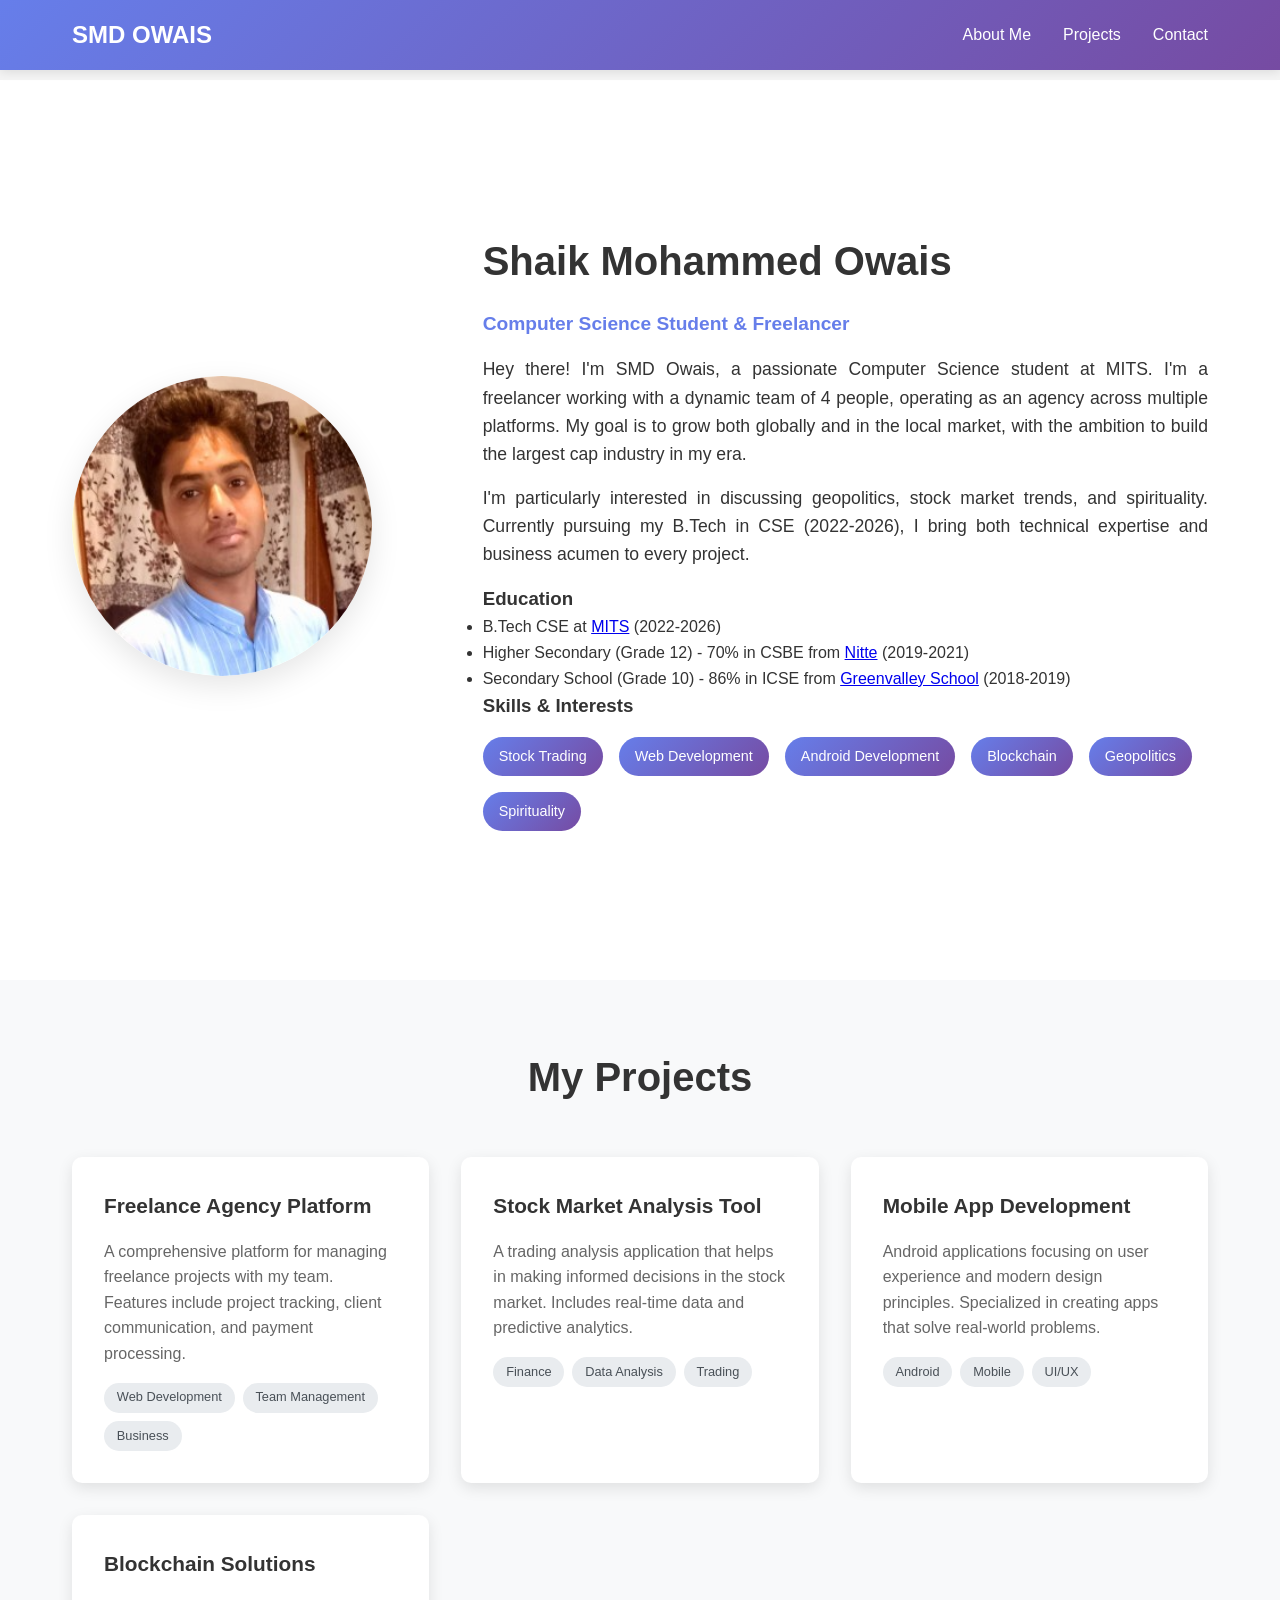
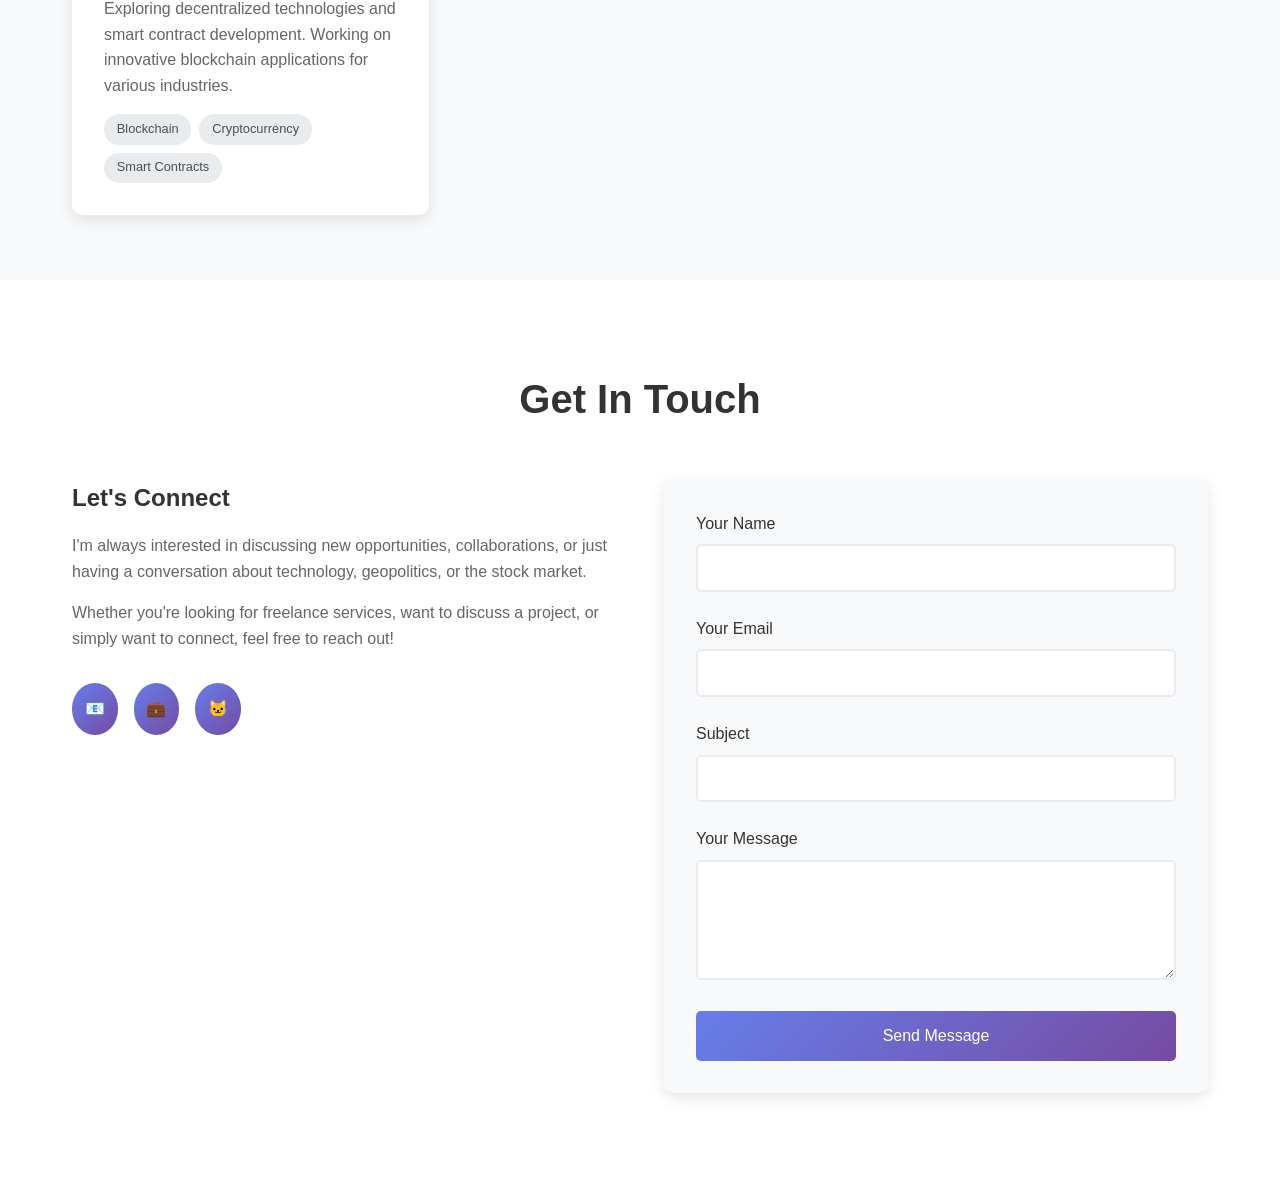
==== commit 4533893e: "Merge pull request #1 from SMD111-git/copilot/fix-6963d233-96e7-42f1-b0f1-20d3f8094399 Develop found" ====
--- a/index.html
+++ b/index.html
@@ -4,66 +4,190 @@
     <meta charset="UTF-8">
     <meta http-equiv="X-UA-Compatible" content="IE=edge">
     <meta name="viewport" content="width=device-width, initial-scale=1.0">
-    <title>SMD OWAIS - Personal Site</title>
-    <link rel="stylesheet" href="style.css">
-</head>
+    <title>SMD Owais - Personal Portfolio</title>
+    <link rel="stylesheet" href="styles.css">
+</head>
 <body>
-    <!-- Navigation -->
-    <nav class="nav-container">
-        <div class="container">
-            <div class="nav-links">
-                <a href="#about">About</a>
-                <a href="#education">Education</a>
-                <a href="#skills">Skills</a>
-                <a href="hobbies.html">Hobbies</a>
-                <a href="conactme.html">Contact</a>
-            </div>
+    <!-- Navigation Bar -->
+    <nav class="navbar">
+        <div class="nav-container">
+            <a href="#about" class="logo">SMD OWAIS</a>
+            <ul class="nav-menu">
+                <li><a href="#about" class="nav-link" data-target="about">About Me</a></li>
+                <li><a href="#projects" class="nav-link" data-target="projects">Projects</a></li>
+                <li><a href="#contact" class="nav-link" data-target="contact">Contact</a></li>
+            </ul>
         </div>
     </nav>
 
-    <!-- Header -->
-    <header class="header">
-        <div class="container">
-            <h1>SMD OWAIS</h1>
-        </div>
-    </header>
-
-    <div class="container">
-        <!-- About Section -->
-        <section id="about" class="section">
-            <div class="profile-section">
-                <img src="smd.png.png" alt="SMD OWAIS" class="profile-image">
-                <div class="profile-text">
-                    <h2>SHAIK MOHAMMED OWAIS</h2>
-                    <p><strong>Hey there, I'm SMD OWAIS, a CSE student at MITS. I'm a freelancer working with a group of 4 people - we actually run as an agency at many working sites. I'm really interested in growing globally as well as in the local market. My aim is to be the largest cap industry in my era and my favorite topics for talks are geopolitics, stock market, and spirituality.</strong></p>
+    <main>
+        <!-- About Me Section -->
+        <section id="about" class="section about">
+            <div class="container">
+                <div class="about-content fade-in">
+                    <div class="about-image">
+                        <img src="smd.png.png" alt="SMD Owais" class="profile-image">
+                    </div>
+                    <div class="about-text">
+                        <h1>Shaik Mohammed Owais</h1>
+                        <h2>Computer Science Student & Freelancer</h2>
+                        <p>
+                            Hey there! I'm SMD Owais, a passionate Computer Science student at MITS. 
+                            I'm a freelancer working with a dynamic team of 4 people, operating as an 
+                            agency across multiple platforms. My goal is to grow both globally and in 
+                            the local market, with the ambition to build the largest cap industry in my era.
+                        </p>
+                        <p>
+                            I'm particularly interested in discussing geopolitics, stock market trends, 
+                            and spirituality. Currently pursuing my B.Tech in CSE (2022-2026), I bring 
+                            both technical expertise and business acumen to every project.
+                        </p>
+                        
+                        <h3>Education</h3>
+                        <ul>
+                            <li>B.Tech CSE at <a href="https://www.mits.ac.in/" target="_blank">MITS</a> (2022-2026)</li>
+                            <li>Higher Secondary (Grade 12) - 70% in CSBE from <a href="https://nis.ac.in/" target="_blank">Nitte</a> (2019-2021)</li>
+                            <li>Secondary School (Grade 10) - 86% in ICSE from <a href="https://www.facebook.com/pages/category/Local-business/Greenvalley-school-515879645246648/" target="_blank">Greenvalley School</a> (2018-2019)</li>
+                        </ul>
+                        
+                        <h3>Skills & Interests</h3>
+                        <div class="skills-list">
+                            <span class="skill-tag">Stock Trading</span>
+                            <span class="skill-tag">Web Development</span>
+                            <span class="skill-tag">Android Development</span>
+                            <span class="skill-tag">Blockchain</span>
+                            <span class="skill-tag">Geopolitics</span>
+                            <span class="skill-tag">Spirituality</span>
+                        </div>
+                    </div>
                 </div>
             </div>
         </section>
 
-        <!-- Education Section -->
-        <section id="education" class="section">
-            <h2 class="section-title">EDUCATION</h2>
-            <div class="card">
-                <ol>
-                    <li>I have done my schooling of grade 10 with 86% in ICSE (2018-2019) - <a href="https://www.facebook.com/pages/category/Local-business/Greenvalley-school-515879645246648/">Greenvalley School</a></li>
-                    <li>My higher secondary schooling of 12th grade from Nitte with 70% in CBSE (2019-2021) - <a href="https://nis.ac.in/">Nitte School</a></li>
-                    <li>Currently in my B.Tech first year CSE branch (2022-2026) - <a href="https://www.mits.ac.in/">MITS</a></li>
-                </ol>
+        <!-- Projects Section -->
+        <section id="projects" class="section projects">
+            <div class="container">
+                <h2 class="section-title fade-in">My Projects</h2>
+                <div class="projects-grid">
+                    <div class="project-card fade-in">
+                        <h3>Freelance Agency Platform</h3>
+                        <p>
+                            A comprehensive platform for managing freelance projects with my team. 
+                            Features include project tracking, client communication, and payment processing.
+                        </p>
+                        <div class="project-tags">
+                            <span class="project-tag">Web Development</span>
+                            <span class="project-tag">Team Management</span>
+                            <span class="project-tag">Business</span>
+                        </div>
+                    </div>
+                    
+                    <div class="project-card fade-in">
+                        <h3>Stock Market Analysis Tool</h3>
+                        <p>
+                            A trading analysis application that helps in making informed decisions 
+                            in the stock market. Includes real-time data and predictive analytics.
+                        </p>
+                        <div class="project-tags">
+                            <span class="project-tag">Finance</span>
+                            <span class="project-tag">Data Analysis</span>
+                            <span class="project-tag">Trading</span>
+                        </div>
+                    </div>
+                    
+                    <div class="project-card fade-in">
+                        <h3>Mobile App Development</h3>
+                        <p>
+                            Android applications focusing on user experience and modern design principles. 
+                            Specialized in creating apps that solve real-world problems.
+                        </p>
+                        <div class="project-tags">
+                            <span class="project-tag">Android</span>
+                            <span class="project-tag">Mobile</span>
+                            <span class="project-tag">UI/UX</span>
+                        </div>
+                    </div>
+                    
+                    <div class="project-card fade-in">
+                        <h3>Blockchain Solutions</h3>
+                        <p>
+                            Exploring decentralized technologies and smart contract development. 
+                            Working on innovative blockchain applications for various industries.
+                        </p>
+                        <div class="project-tags">
+                            <span class="project-tag">Blockchain</span>
+                            <span class="project-tag">Cryptocurrency</span>
+                            <span class="project-tag">Smart Contracts</span>
+                        </div>
+                    </div>
+                </div>
             </div>
         </section>
 
-        <!-- Skills Section -->
-        <section id="skills" class="section">
-            <h2 class="section-title">SKILLS</h2>
-            <div class="skills-grid">
-                <div class="skill-item">Stock Trader</div>
-                <div class="skill-item">Web Developer</div>
-                <div class="skill-item">Android Developer</div>
-                <div class="skill-item">Blockchain</div>
+        <!-- Contact Section -->
+        <section id="contact" class="section contact">
+            <div class="container">
+                <h2 class="section-title fade-in">Get In Touch</h2>
+                <div class="contact-content">
+                    <div class="contact-info fade-in">
+                        <h3>Let's Connect</h3>
+                        <p>
+                            I'm always interested in discussing new opportunities, collaborations, 
+                            or just having a conversation about technology, geopolitics, or the stock market.
+                        </p>
+                        <p>
+                            Whether you're looking for freelance services, want to discuss a project, 
+                            or simply want to connect, feel free to reach out!
+                        </p>
+                        
+                        <div class="social-links">
+                            <a href="mailto:owaissmd33@gmail.com" class="social-link" title="Email">
+                                📧
+                            </a>
+                            <a href="https://www.linkedin.com/in/smd-owais-7703b7245" class="social-link" title="LinkedIn" target="_blank">
+                                💼
+                            </a>
+                            <a href="https://github.com/SMD111-git" class="social-link" title="GitHub" target="_blank">
+                                🐱
+                            </a>
+                        </div>
+                    </div>
+                    
+                    <div class="contact-form fade-in">
+                        <form id="contactForm">
+                            <div class="form-group">
+                                <label for="name">Your Name</label>
+                                <input type="text" id="name" name="name" required>
+                                <div class="error-message"></div>
+                            </div>
+                            
+                            <div class="form-group">
+                                <label for="email">Your Email</label>
+                                <input type="email" id="email" name="email" required>
+                                <div class="error-message"></div>
+                            </div>
+                            
+                            <div class="form-group">
+                                <label for="subject">Subject</label>
+                                <input type="text" id="subject" name="subject" required>
+                                <div class="error-message"></div>
+                            </div>
+                            
+                            <div class="form-group">
+                                <label for="message">Your Message</label>
+                                <textarea id="message" name="message" required></textarea>
+                                <div class="error-message"></div>
+                            </div>
+                            
+                            <button type="submit" id="submitBtn" class="submit-btn">Send Message</button>
+                        </form>
+                    </div>
+                </div>
             </div>
         </section>
-    </div>
+    </main>
 
+    <!-- JavaScript -->
     <script src="script.js"></script>
-</body>
+</body>
 </html>
--- a/styles.css
+++ b/styles.css
@@ -0,0 +1,387 @@
+/* Personal Site - Modern CSS Styling */
+
+/* Reset and base styles */
+* {
+    margin: 0;
+    padding: 0;
+    box-sizing: border-box;
+}
+
+body {
+    font-family: 'Segoe UI', Tahoma, Geneva, Verdana, sans-serif;
+    line-height: 1.6;
+    color: #333;
+    background-color: #f4f4f4;
+}
+
+/* Navigation styles */
+.navbar {
+    background: linear-gradient(135deg, #667eea 0%, #764ba2 100%);
+    padding: 1rem 0;
+    position: fixed;
+    top: 0;
+    width: 100%;
+    z-index: 1000;
+    box-shadow: 0 2px 10px rgba(0, 0, 0, 0.1);
+}
+
+.nav-container {
+    max-width: 1200px;
+    margin: 0 auto;
+    padding: 0 2rem;
+    display: flex;
+    justify-content: space-between;
+    align-items: center;
+}
+
+.logo {
+    color: white;
+    font-size: 1.5rem;
+    font-weight: bold;
+    text-decoration: none;
+}
+
+.nav-menu {
+    display: flex;
+    list-style: none;
+    gap: 2rem;
+}
+
+.nav-link {
+    color: white;
+    text-decoration: none;
+    font-weight: 500;
+    transition: color 0.3s ease;
+    cursor: pointer;
+}
+
+.nav-link:hover {
+    color: #ffd700;
+}
+
+/* Main content styles */
+main {
+    margin-top: 80px; /* Account for fixed navbar */
+}
+
+.section {
+    padding: 4rem 0;
+    min-height: 100vh;
+    display: flex;
+    align-items: center;
+}
+
+.container {
+    max-width: 1200px;
+    margin: 0 auto;
+    padding: 0 2rem;
+}
+
+/* About Me section */
+.about {
+    background: white;
+}
+
+.about-content {
+    display: grid;
+    grid-template-columns: 1fr 2fr;
+    gap: 3rem;
+    align-items: center;
+}
+
+.profile-image {
+    width: 100%;
+    max-width: 300px;
+    border-radius: 50%;
+    box-shadow: 0 10px 30px rgba(0, 0, 0, 0.1);
+}
+
+.about-text h1 {
+    font-size: 2.5rem;
+    margin-bottom: 1rem;
+    color: #333;
+}
+
+.about-text h2 {
+    font-size: 1.2rem;
+    color: #667eea;
+    margin-bottom: 1rem;
+}
+
+.about-text p {
+    font-size: 1.1rem;
+    margin-bottom: 1rem;
+    text-align: justify;
+}
+
+.skills-list {
+    display: flex;
+    flex-wrap: wrap;
+    gap: 1rem;
+    margin-top: 1rem;
+}
+
+.skill-tag {
+    background: linear-gradient(135deg, #667eea 0%, #764ba2 100%);
+    color: white;
+    padding: 0.5rem 1rem;
+    border-radius: 25px;
+    font-size: 0.9rem;
+    font-weight: 500;
+}
+
+/* Projects section */
+.projects {
+    background: #f8f9fa;
+}
+
+.section-title {
+    text-align: center;
+    font-size: 2.5rem;
+    margin-bottom: 3rem;
+    color: #333;
+}
+
+.projects-grid {
+    display: grid;
+    grid-template-columns: repeat(auto-fit, minmax(300px, 1fr));
+    gap: 2rem;
+    margin-top: 2rem;
+}
+
+.project-card {
+    background: white;
+    border-radius: 10px;
+    padding: 2rem;
+    box-shadow: 0 5px 15px rgba(0, 0, 0, 0.1);
+    transition: transform 0.3s ease, box-shadow 0.3s ease;
+}
+
+.project-card:hover {
+    transform: translateY(-5px);
+    box-shadow: 0 10px 25px rgba(0, 0, 0, 0.15);
+}
+
+.project-card h3 {
+    font-size: 1.3rem;
+    margin-bottom: 1rem;
+    color: #333;
+}
+
+.project-card p {
+    color: #666;
+    margin-bottom: 1rem;
+}
+
+.project-tags {
+    display: flex;
+    flex-wrap: wrap;
+    gap: 0.5rem;
+    margin-top: 1rem;
+}
+
+.project-tag {
+    background: #e9ecef;
+    color: #495057;
+    padding: 0.3rem 0.8rem;
+    border-radius: 15px;
+    font-size: 0.8rem;
+}
+
+/* Contact section */
+.contact {
+    background: white;
+}
+
+.contact-content {
+    display: grid;
+    grid-template-columns: 1fr 1fr;
+    gap: 3rem;
+}
+
+.contact-info h3 {
+    font-size: 1.5rem;
+    margin-bottom: 1rem;
+    color: #333;
+}
+
+.contact-info p {
+    margin-bottom: 1rem;
+    color: #666;
+}
+
+.social-links {
+    display: flex;
+    gap: 1rem;
+    margin-top: 2rem;
+}
+
+.social-link {
+    display: inline-block;
+    padding: 0.8rem;
+    background: linear-gradient(135deg, #667eea 0%, #764ba2 100%);
+    color: white;
+    border-radius: 50%;
+    text-decoration: none;
+    transition: transform 0.3s ease;
+}
+
+.social-link:hover {
+    transform: scale(1.1);
+}
+
+/* Contact form styles */
+.contact-form {
+    background: #f8f9fa;
+    padding: 2rem;
+    border-radius: 10px;
+    box-shadow: 0 5px 15px rgba(0, 0, 0, 0.1);
+}
+
+.form-group {
+    margin-bottom: 1.5rem;
+}
+
+.form-group label {
+    display: block;
+    margin-bottom: 0.5rem;
+    font-weight: 500;
+    color: #333;
+}
+
+.form-group input,
+.form-group textarea {
+    width: 100%;
+    padding: 0.8rem;
+    border: 2px solid #e9ecef;
+    border-radius: 5px;
+    font-size: 1rem;
+    transition: border-color 0.3s ease;
+}
+
+.form-group input:focus,
+.form-group textarea:focus {
+    outline: none;
+    border-color: #667eea;
+}
+
+.form-group textarea {
+    resize: vertical;
+    min-height: 120px;
+}
+
+.submit-btn {
+    background: linear-gradient(135deg, #667eea 0%, #764ba2 100%);
+    color: white;
+    padding: 1rem 2rem;
+    border: none;
+    border-radius: 5px;
+    font-size: 1rem;
+    font-weight: 500;
+    cursor: pointer;
+    transition: transform 0.3s ease;
+    width: 100%;
+}
+
+.submit-btn:hover {
+    transform: translateY(-2px);
+}
+
+/* Error message styles */
+.error-message {
+    color: #dc3545;
+    font-size: 0.9rem;
+    margin-top: 0.5rem;
+    display: none;
+}
+
+.form-group.error input,
+.form-group.error textarea {
+    border-color: #dc3545;
+}
+
+.form-group.error .error-message {
+    display: block;
+}
+
+/* Success message */
+.success-message {
+    background: #d4edda;
+    color: #155724;
+    padding: 1rem;
+    border-radius: 5px;
+    margin-bottom: 1rem;
+    display: none;
+}
+
+/* Responsive design */
+@media (max-width: 768px) {
+    .nav-container {
+        flex-direction: column;
+        gap: 1rem;
+    }
+    
+    .nav-menu {
+        gap: 1rem;
+    }
+    
+    .about-content {
+        grid-template-columns: 1fr;
+        text-align: center;
+    }
+    
+    .contact-content {
+        grid-template-columns: 1fr;
+    }
+    
+    .about-text h1 {
+        font-size: 2rem;
+    }
+    
+    .section-title {
+        font-size: 2rem;
+    }
+    
+    .projects-grid {
+        grid-template-columns: 1fr;
+    }
+    
+    .container {
+        padding: 0 1rem;
+    }
+}
+
+@media (max-width: 480px) {
+    .about-text h1 {
+        font-size: 1.8rem;
+    }
+    
+    .section-title {
+        font-size: 1.8rem;
+    }
+    
+    .skills-list {
+        justify-content: center;
+    }
+    
+    .social-links {
+        justify-content: center;
+    }
+}
+
+/* Smooth scrolling */
+html {
+    scroll-behavior: smooth;
+}
+
+/* Loading animation */
+.fade-in {
+    opacity: 0;
+    transform: translateY(30px);
+    transition: opacity 0.6s ease, transform 0.6s ease;
+}
+
+.fade-in.visible {
+    opacity: 1;
+    transform: translateY(0);
+}
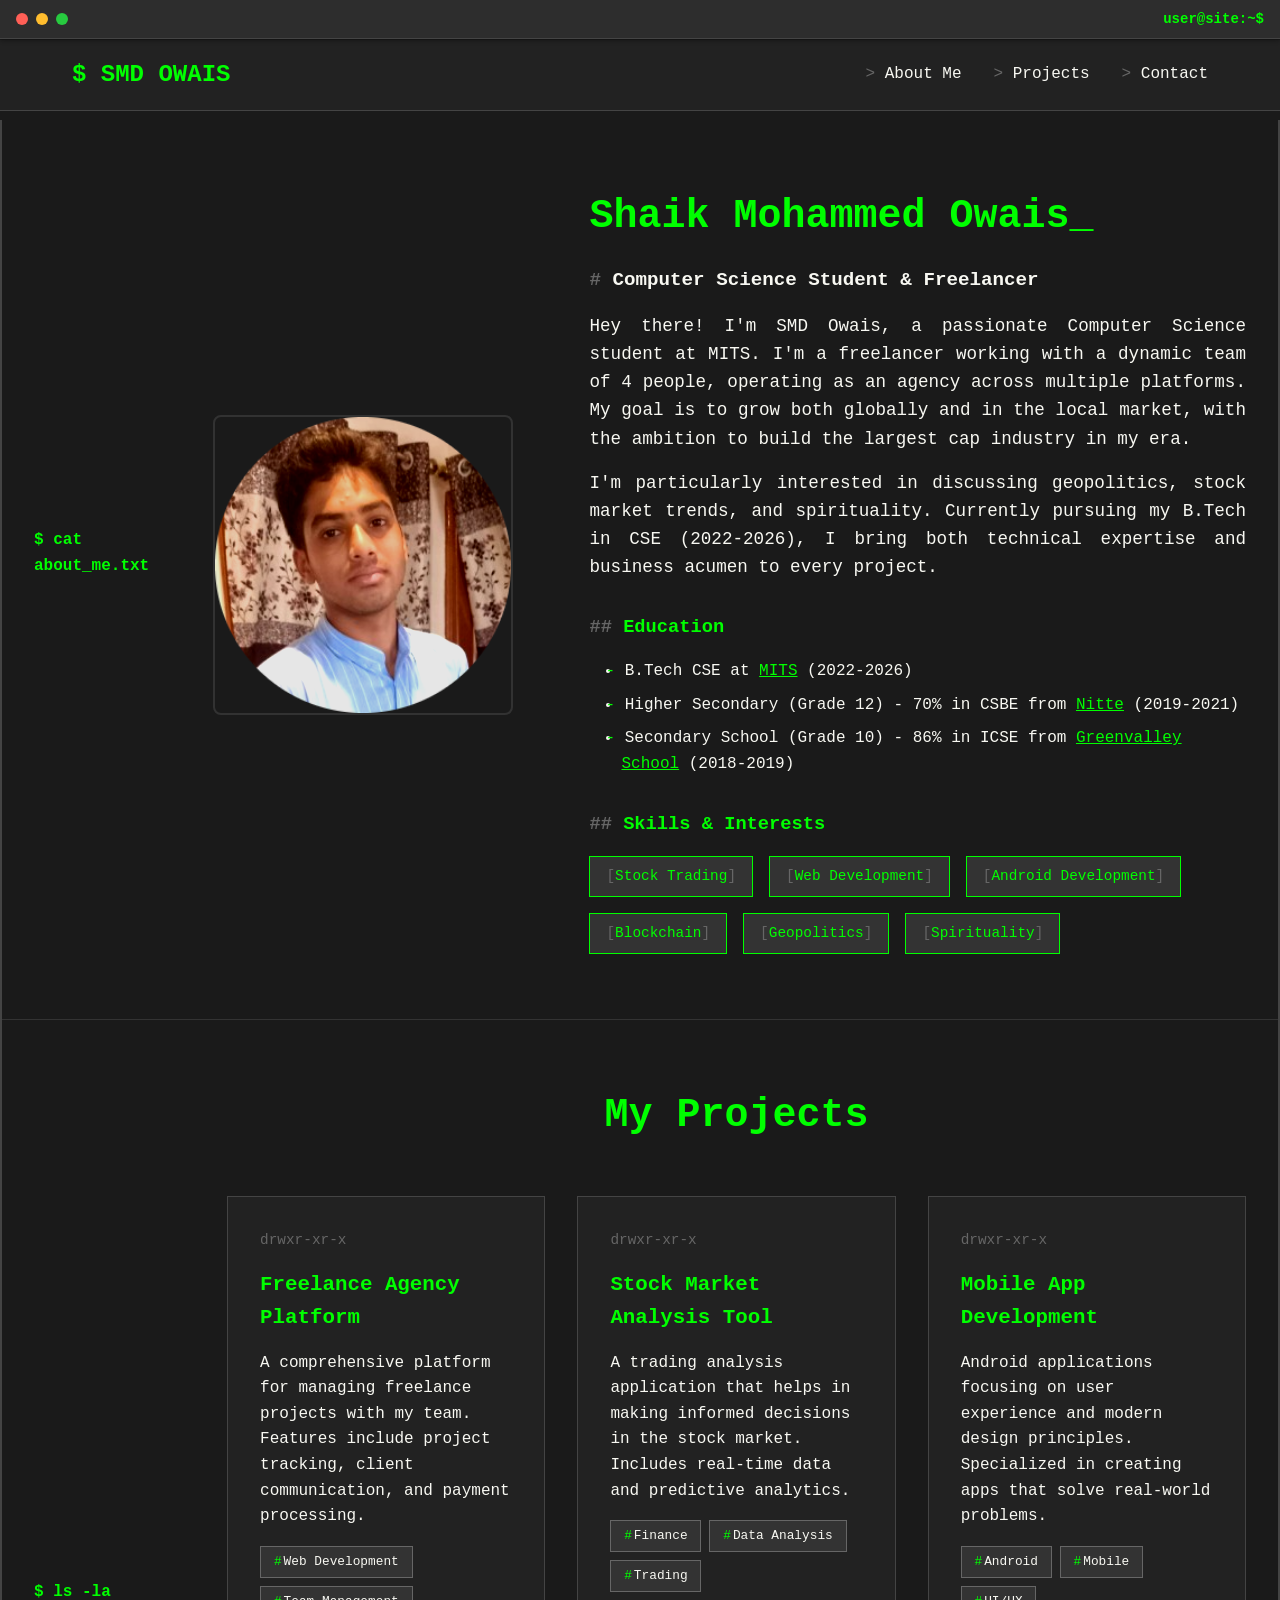
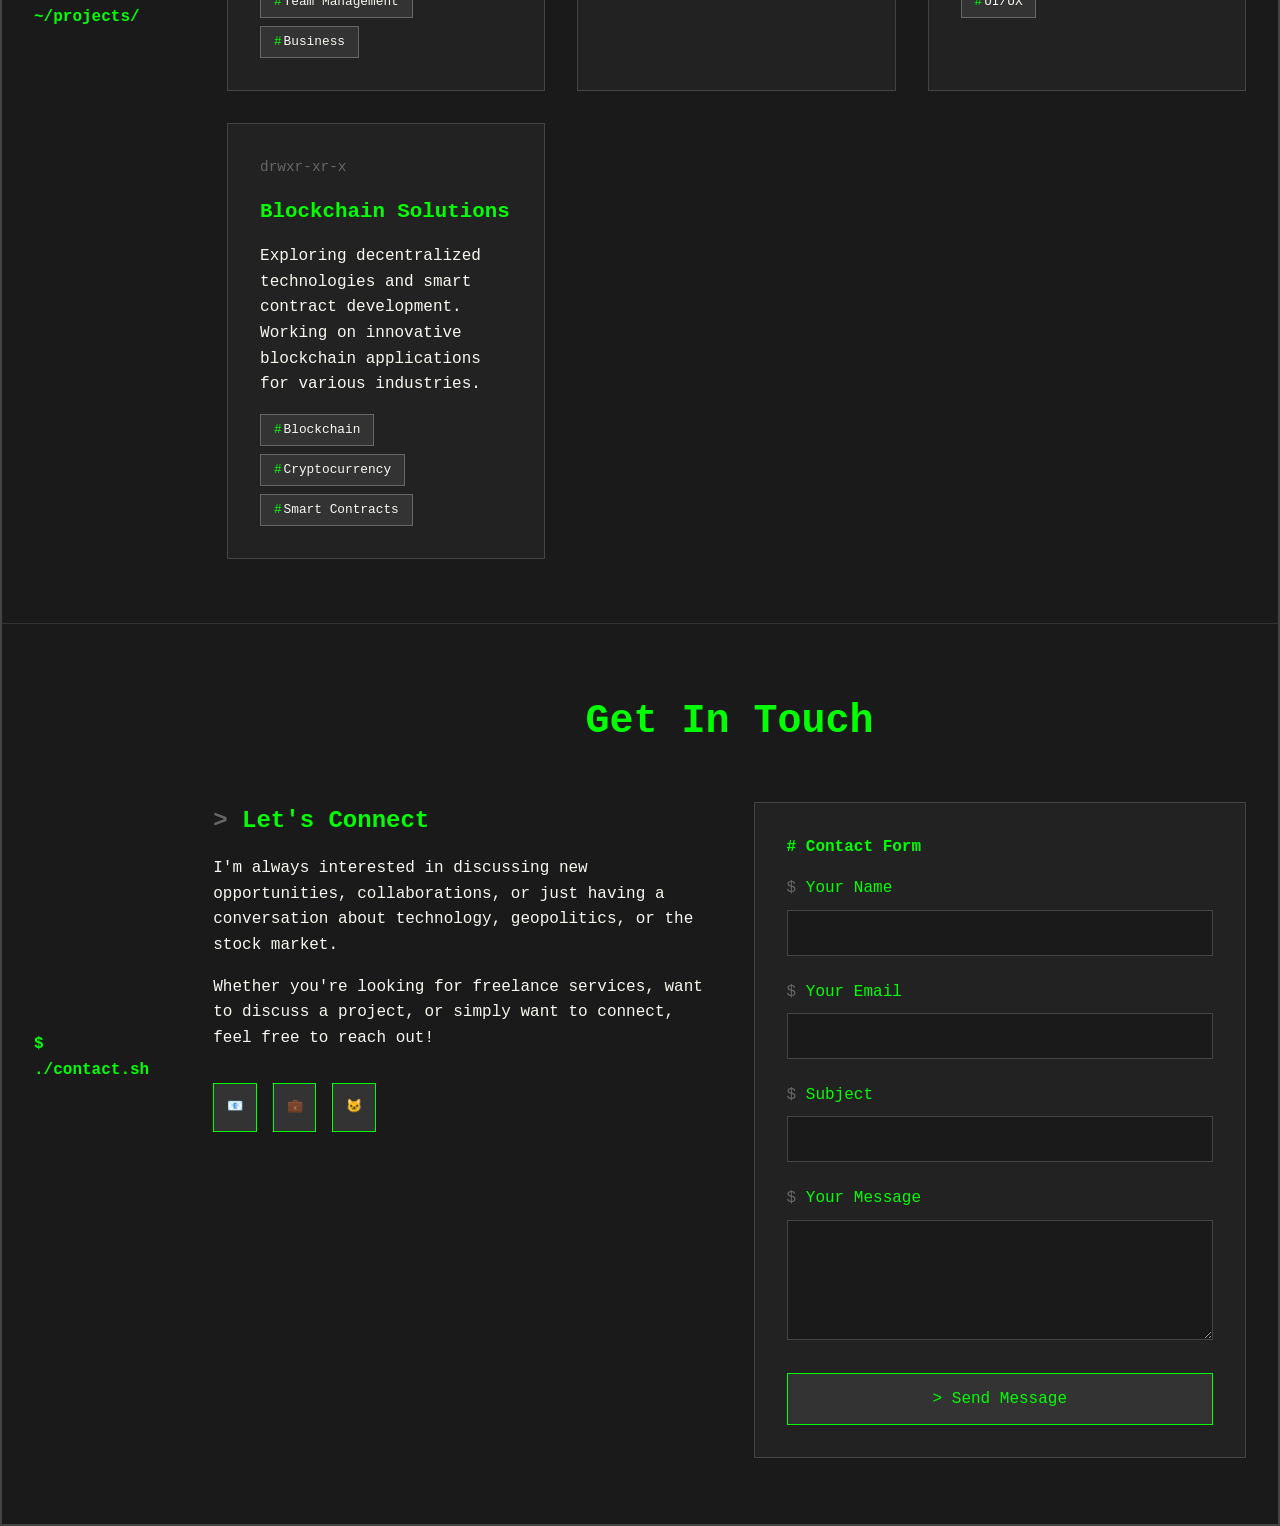
==== commit fc6a1538: "Complete terminal transformation - Linux terminal aesthetic applied Co-authored-by: SMD111-git <1116" ====
--- a/index.html
+++ b/index.html
@@ -8,6 +8,16 @@
     <link rel="stylesheet" href="styles.css">
 </head>
 <body>
+    <!-- Terminal Window Header -->
+    <div class="terminal-header">
+        <div class="terminal-buttons">
+            <span class="terminal-button close"></span>
+            <span class="terminal-button minimize"></span>
+            <span class="terminal-button maximize"></span>
+        </div>
+        <div class="terminal-title">user@site:~$</div>
+    </div>
+    
     <!-- Navigation Bar -->
     <nav class="navbar">
         <div class="nav-container">
@@ -29,7 +39,7 @@
                         <img src="smd.png.png" alt="SMD Owais" class="profile-image">
                     </div>
                     <div class="about-text">
-                        <h1>Shaik Mohammed Owais</h1>
+                        <h1 class="cursor">Shaik Mohammed Owais</h1>
                         <h2>Computer Science Student & Freelancer</h2>
                         <p>
                             Hey there! I'm SMD Owais, a passionate Computer Science student at MITS. 
--- a/styles.css
+++ b/styles.css
@@ -1,4 +1,4 @@
-/* Personal Site - Modern CSS Styling */
+/* Personal Site - Terminal Theme Styling */
 
 /* Reset and base styles */
 * {
@@ -8,21 +8,79 @@
 }
 
 body {
-    font-family: 'Segoe UI', Tahoma, Geneva, Verdana, sans-serif;
+    font-family: 'Fira Mono', 'Menlo', 'Monaco', 'Consolas', 'Courier New', monospace;
     line-height: 1.6;
-    color: #333;
-    background-color: #f4f4f4;
-}
-
-/* Navigation styles */
-.navbar {
-    background: linear-gradient(135deg, #667eea 0%, #764ba2 100%);
-    padding: 1rem 0;
+    color: #f8f8f2;
+    background-color: #1a1a1a;
+    overflow-x: hidden;
+}
+
+/* Terminal Window Header */
+.terminal-header {
+    background: #2d2d2d;
+    border-bottom: 1px solid #444;
+    padding: 8px 16px;
+    display: flex;
+    align-items: center;
+    justify-content: space-between;
     position: fixed;
     top: 0;
     width: 100%;
+    z-index: 1001;
+    box-shadow: 0 2px 4px rgba(0, 0, 0, 0.3);
+}
+
+.terminal-buttons {
+    display: flex;
+    gap: 8px;
+}
+
+.terminal-button {
+    width: 12px;
+    height: 12px;
+    border-radius: 50%;
+}
+
+.terminal-button.close {
+    background: #ff5f56;
+}
+
+.terminal-button.minimize {
+    background: #ffbd2e;
+}
+
+.terminal-button.maximize {
+    background: #27ca3f;
+}
+
+.terminal-title {
+    font-size: 14px;
+    color: #00ff00;
+    font-weight: bold;
+}
+
+/* Blinking cursor animation */
+@keyframes blink {
+    0%, 50% { opacity: 1; }
+    51%, 100% { opacity: 0; }
+}
+
+.cursor::after {
+    content: '_';
+    color: #00ff00;
+    animation: blink 1s infinite;
+    font-weight: bold;
+}
+
+/* Navigation styles */
+.navbar {
+    background: #222;
+    padding: 1rem 0;
+    position: fixed;
+    top: 40px; /* Account for terminal header */
+    width: 100%;
     z-index: 1000;
-    box-shadow: 0 2px 10px rgba(0, 0, 0, 0.1);
+    border-bottom: 1px solid #444;
 }
 
 .nav-container {
@@ -35,10 +93,15 @@
 }
 
 .logo {
-    color: white;
+    color: #00ff00;
     font-size: 1.5rem;
     font-weight: bold;
     text-decoration: none;
+}
+
+.logo::before {
+    content: '$ ';
+    color: #00ff00;
 }
 
 .nav-menu {
@@ -48,7 +111,7 @@
 }
 
 .nav-link {
-    color: white;
+    color: #f8f8f2;
     text-decoration: none;
     font-weight: 500;
     transition: color 0.3s ease;
@@ -56,12 +119,24 @@
 }
 
 .nav-link:hover {
-    color: #ffd700;
+    color: #00ff00;
+}
+
+.nav-link::before {
+    content: '> ';
+    color: #666;
+}
+
+.nav-link:hover::before {
+    color: #00ff00;
 }
 
 /* Main content styles */
 main {
-    margin-top: 80px; /* Account for fixed navbar */
+    margin-top: 120px; /* Account for terminal header + navbar */
+    border: 2px solid #444;
+    border-top: none;
+    background: #1a1a1a;
 }
 
 .section {
@@ -69,6 +144,11 @@
     min-height: 100vh;
     display: flex;
     align-items: center;
+    border-bottom: 1px solid #333;
+}
+
+.section:last-child {
+    border-bottom: none;
 }
 
 .container {
@@ -79,7 +159,16 @@
 
 /* About Me section */
 .about {
-    background: white;
+    background: #1a1a1a;
+}
+
+.about::before {
+    content: '$ cat about_me.txt';
+    display: block;
+    color: #00ff00;
+    font-weight: bold;
+    margin-bottom: 2rem;
+    padding: 0 2rem;
 }
 
 .about-content {
@@ -92,26 +181,70 @@
 .profile-image {
     width: 100%;
     max-width: 300px;
-    border-radius: 50%;
-    box-shadow: 0 10px 30px rgba(0, 0, 0, 0.1);
+    border-radius: 8px;
+    border: 2px solid #444;
+    filter: contrast(1.2) brightness(0.9);
 }
 
 .about-text h1 {
     font-size: 2.5rem;
     margin-bottom: 1rem;
-    color: #333;
+    color: #00ff00;
 }
 
 .about-text h2 {
     font-size: 1.2rem;
-    color: #667eea;
-    margin-bottom: 1rem;
+    color: #f8f8f2;
+    margin-bottom: 1rem;
+}
+
+.about-text h2::before {
+    content: '# ';
+    color: #666;
 }
 
 .about-text p {
     font-size: 1.1rem;
     margin-bottom: 1rem;
     text-align: justify;
+    color: #f8f8f2;
+}
+
+.about-text h3 {
+    color: #00ff00;
+    margin-top: 2rem;
+    margin-bottom: 1rem;
+}
+
+.about-text h3::before {
+    content: '## ';
+    color: #666;
+}
+
+.about-text ul {
+    margin-left: 2rem;
+}
+
+.about-text li {
+    margin-bottom: 0.5rem;
+    color: #f8f8f2;
+}
+
+.about-text li::before {
+    content: '- ';
+    color: #00ff00;
+    margin-left: -1rem;
+}
+
+.about-text a {
+    color: #00ff00;
+    text-decoration: underline;
+}
+
+.about-text a:hover {
+    color: #f8f8f2;
+    background: #00ff00;
+    padding: 2px 4px;
 }
 
 .skills-list {
@@ -122,24 +255,44 @@
 }
 
 .skill-tag {
-    background: linear-gradient(135deg, #667eea 0%, #764ba2 100%);
-    color: white;
+    background: #333;
+    color: #00ff00;
     padding: 0.5rem 1rem;
-    border-radius: 25px;
+    border: 1px solid #00ff00;
+    border-radius: 0;
     font-size: 0.9rem;
     font-weight: 500;
 }
 
+.skill-tag::before {
+    content: '[';
+    color: #666;
+}
+
+.skill-tag::after {
+    content: ']';
+    color: #666;
+}
+
 /* Projects section */
 .projects {
-    background: #f8f9fa;
+    background: #1a1a1a;
+}
+
+.projects::before {
+    content: '$ ls -la ~/projects/';
+    display: block;
+    color: #00ff00;
+    font-weight: bold;
+    margin-bottom: 2rem;
+    padding: 0 2rem;
 }
 
 .section-title {
     text-align: center;
     font-size: 2.5rem;
     margin-bottom: 3rem;
-    color: #333;
+    color: #00ff00;
 }
 
 .projects-grid {
@@ -150,26 +303,34 @@
 }
 
 .project-card {
-    background: white;
-    border-radius: 10px;
+    background: #222;
+    border: 1px solid #444;
+    border-radius: 0;
     padding: 2rem;
-    box-shadow: 0 5px 15px rgba(0, 0, 0, 0.1);
-    transition: transform 0.3s ease, box-shadow 0.3s ease;
+    transition: border-color 0.3s ease;
 }
 
 .project-card:hover {
-    transform: translateY(-5px);
-    box-shadow: 0 10px 25px rgba(0, 0, 0, 0.15);
+    border-color: #00ff00;
+    box-shadow: 0 0 10px rgba(0, 255, 0, 0.3);
+}
+
+.project-card::before {
+    content: 'drwxr-xr-x ';
+    color: #666;
+    font-size: 0.9rem;
+    display: block;
+    margin-bottom: 1rem;
 }
 
 .project-card h3 {
     font-size: 1.3rem;
     margin-bottom: 1rem;
-    color: #333;
+    color: #00ff00;
 }
 
 .project-card p {
-    color: #666;
+    color: #f8f8f2;
     margin-bottom: 1rem;
 }
 
@@ -181,16 +342,32 @@
 }
 
 .project-tag {
-    background: #e9ecef;
-    color: #495057;
+    background: #333;
+    color: #f8f8f2;
     padding: 0.3rem 0.8rem;
-    border-radius: 15px;
+    border: 1px solid #666;
+    border-radius: 0;
     font-size: 0.8rem;
+}
+
+.project-tag::before {
+    content: '#';
+    color: #00ff00;
+    margin-right: 2px;
 }
 
 /* Contact section */
 .contact {
-    background: white;
+    background: #1a1a1a;
+}
+
+.contact::before {
+    content: '$ ./contact.sh';
+    display: block;
+    color: #00ff00;
+    font-weight: bold;
+    margin-bottom: 2rem;
+    padding: 0 2rem;
 }
 
 .contact-content {
@@ -202,12 +379,17 @@
 .contact-info h3 {
     font-size: 1.5rem;
     margin-bottom: 1rem;
-    color: #333;
+    color: #00ff00;
+}
+
+.contact-info h3::before {
+    content: '> ';
+    color: #666;
 }
 
 .contact-info p {
     margin-bottom: 1rem;
-    color: #666;
+    color: #f8f8f2;
 }
 
 .social-links {
@@ -219,23 +401,34 @@
 .social-link {
     display: inline-block;
     padding: 0.8rem;
-    background: linear-gradient(135deg, #667eea 0%, #764ba2 100%);
-    color: white;
-    border-radius: 50%;
+    background: #333;
+    color: #00ff00;
+    border: 1px solid #00ff00;
+    border-radius: 0;
     text-decoration: none;
-    transition: transform 0.3s ease;
+    transition: all 0.3s ease;
+    font-family: monospace;
 }
 
 .social-link:hover {
-    transform: scale(1.1);
+    background: #00ff00;
+    color: #1a1a1a;
 }
 
 /* Contact form styles */
 .contact-form {
-    background: #f8f9fa;
+    background: #222;
     padding: 2rem;
-    border-radius: 10px;
-    box-shadow: 0 5px 15px rgba(0, 0, 0, 0.1);
+    border: 1px solid #444;
+    border-radius: 0;
+}
+
+.contact-form::before {
+    content: '# Contact Form';
+    display: block;
+    color: #00ff00;
+    margin-bottom: 1rem;
+    font-weight: bold;
 }
 
 .form-group {
@@ -246,23 +439,32 @@
     display: block;
     margin-bottom: 0.5rem;
     font-weight: 500;
-    color: #333;
+    color: #00ff00;
+}
+
+.form-group label::before {
+    content: '$ ';
+    color: #666;
 }
 
 .form-group input,
 .form-group textarea {
     width: 100%;
     padding: 0.8rem;
-    border: 2px solid #e9ecef;
-    border-radius: 5px;
+    border: 1px solid #444;
+    border-radius: 0;
     font-size: 1rem;
+    font-family: 'Fira Mono', 'Menlo', 'Monaco', 'Consolas', 'Courier New', monospace;
+    background: #1a1a1a;
+    color: #f8f8f2;
     transition: border-color 0.3s ease;
 }
 
 .form-group input:focus,
 .form-group textarea:focus {
     outline: none;
-    border-color: #667eea;
+    border-color: #00ff00;
+    box-shadow: 0 0 5px rgba(0, 255, 0, 0.3);
 }
 
 .form-group textarea {
@@ -271,25 +473,31 @@
 }
 
 .submit-btn {
-    background: linear-gradient(135deg, #667eea 0%, #764ba2 100%);
-    color: white;
+    background: #333;
+    color: #00ff00;
     padding: 1rem 2rem;
-    border: none;
-    border-radius: 5px;
+    border: 1px solid #00ff00;
+    border-radius: 0;
     font-size: 1rem;
     font-weight: 500;
+    font-family: 'Fira Mono', 'Menlo', 'Monaco', 'Consolas', 'Courier New', monospace;
     cursor: pointer;
-    transition: transform 0.3s ease;
+    transition: all 0.3s ease;
     width: 100%;
 }
 
 .submit-btn:hover {
-    transform: translateY(-2px);
+    background: #00ff00;
+    color: #1a1a1a;
+}
+
+.submit-btn::before {
+    content: '> ';
 }
 
 /* Error message styles */
 .error-message {
-    color: #dc3545;
+    color: #ff5555;
     font-size: 0.9rem;
     margin-top: 0.5rem;
     display: none;
@@ -297,7 +505,7 @@
 
 .form-group.error input,
 .form-group.error textarea {
-    border-color: #dc3545;
+    border-color: #ff5555;
 }
 
 .form-group.error .error-message {
@@ -306,16 +514,25 @@
 
 /* Success message */
 .success-message {
-    background: #d4edda;
-    color: #155724;
+    background: #2d5a2d;
+    color: #00ff00;
     padding: 1rem;
-    border-radius: 5px;
+    border: 1px solid #00ff00;
+    border-radius: 0;
     margin-bottom: 1rem;
     display: none;
 }
 
 /* Responsive design */
 @media (max-width: 768px) {
+    .terminal-header {
+        padding: 6px 12px;
+    }
+    
+    .terminal-title {
+        font-size: 12px;
+    }
+    
     .nav-container {
         flex-direction: column;
         gap: 1rem;
@@ -349,6 +566,10 @@
     .container {
         padding: 0 1rem;
     }
+    
+    main {
+        margin-top: 100px;
+    }
 }
 
 @media (max-width: 480px) {
@@ -367,6 +588,15 @@
     .social-links {
         justify-content: center;
     }
+    
+    .terminal-buttons {
+        gap: 6px;
+    }
+    
+    .terminal-button {
+        width: 10px;
+        height: 10px;
+    }
 }
 
 /* Smooth scrolling */
@@ -374,7 +604,7 @@
     scroll-behavior: smooth;
 }
 
-/* Loading animation */
+/* Loading animation - updated for terminal theme */
 .fade-in {
     opacity: 0;
     transform: translateY(30px);
@@ -384,4 +614,41 @@
 .fade-in.visible {
     opacity: 1;
     transform: translateY(0);
+}
+
+/* Additional terminal-style elements */
+.terminal-prompt::before {
+    content: '$ ';
+    color: #00ff00;
+    font-weight: bold;
+}
+
+/* Terminal scrollbar styling */
+::-webkit-scrollbar {
+    width: 12px;
+}
+
+::-webkit-scrollbar-track {
+    background: #1a1a1a;
+}
+
+::-webkit-scrollbar-thumb {
+    background: #444;
+    border-radius: 0;
+}
+
+::-webkit-scrollbar-thumb:hover {
+    background: #00ff00;
+}
+
+/* Selection styling */
+::selection {
+    background: #00ff00;
+    color: #1a1a1a;
+}
+
+/* Focus outline for accessibility */
+*:focus {
+    outline: 2px solid #00ff00;
+    outline-offset: 2px;
 }
